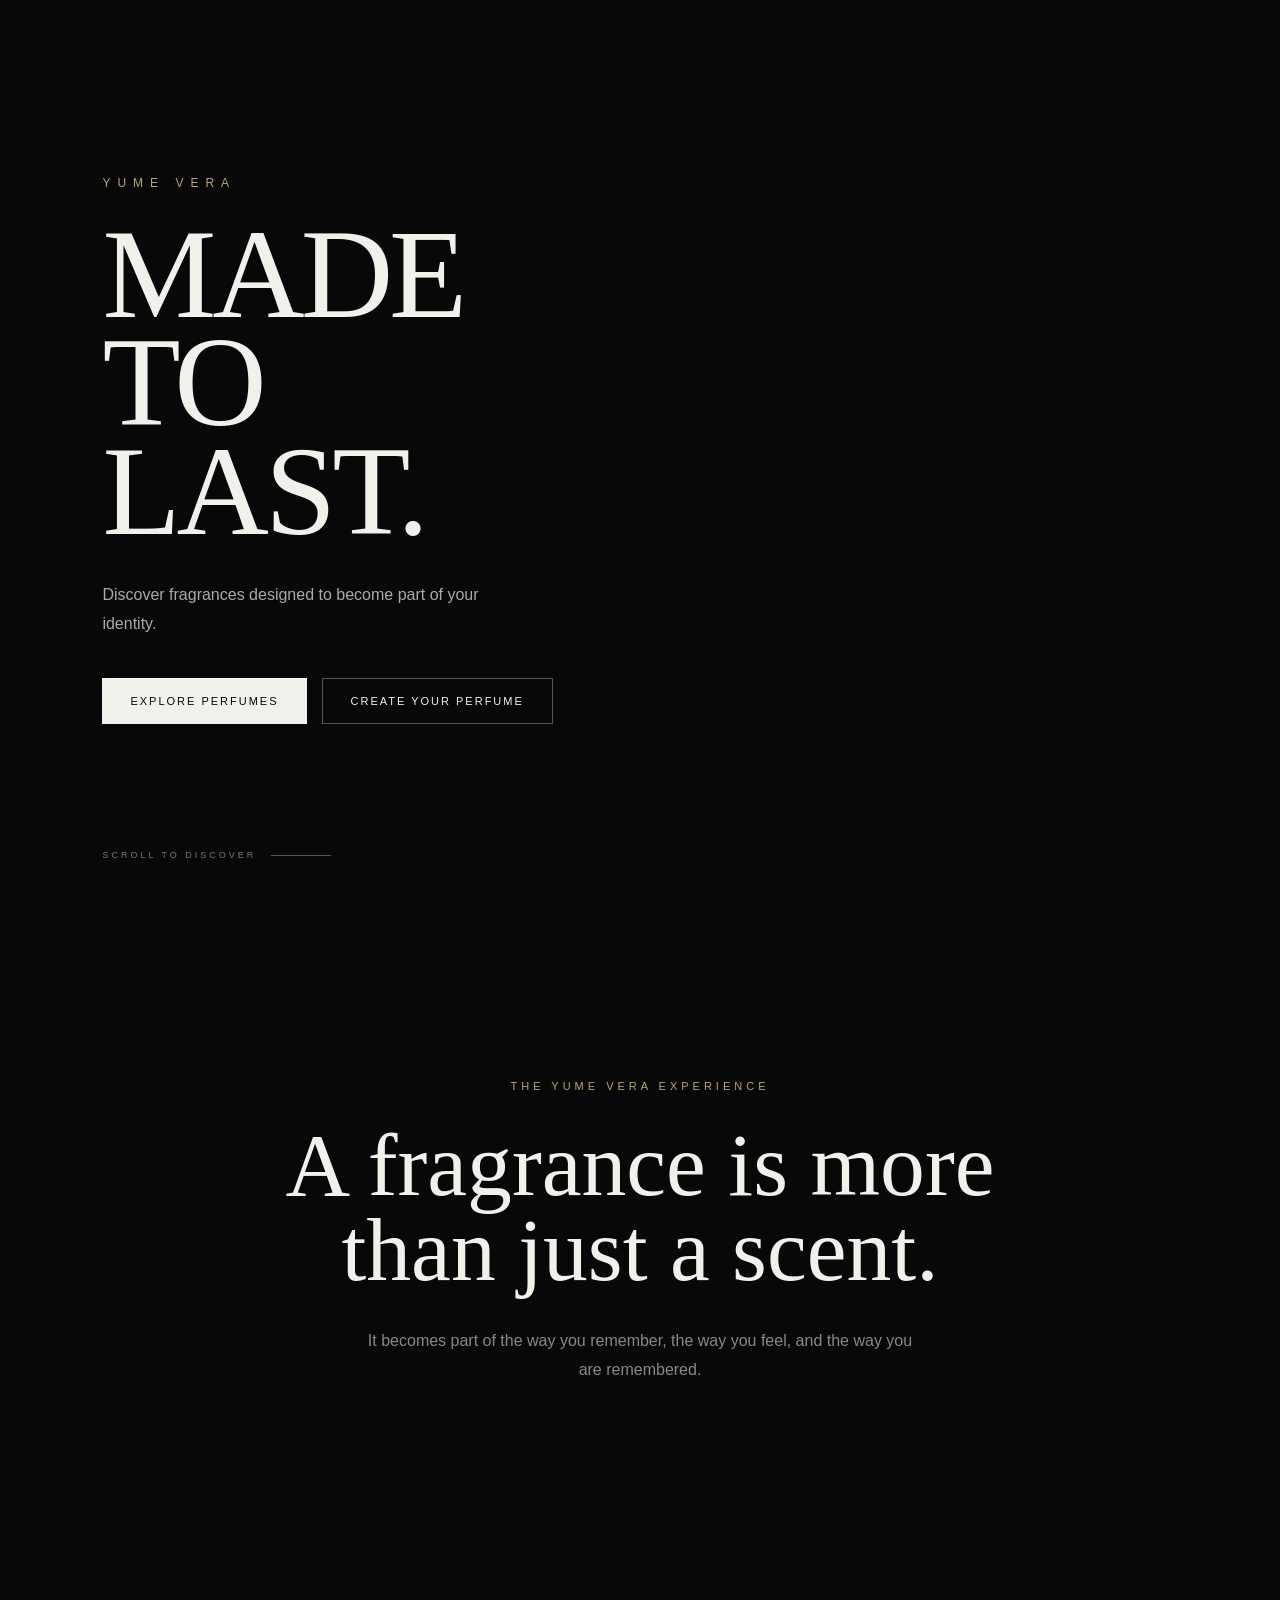
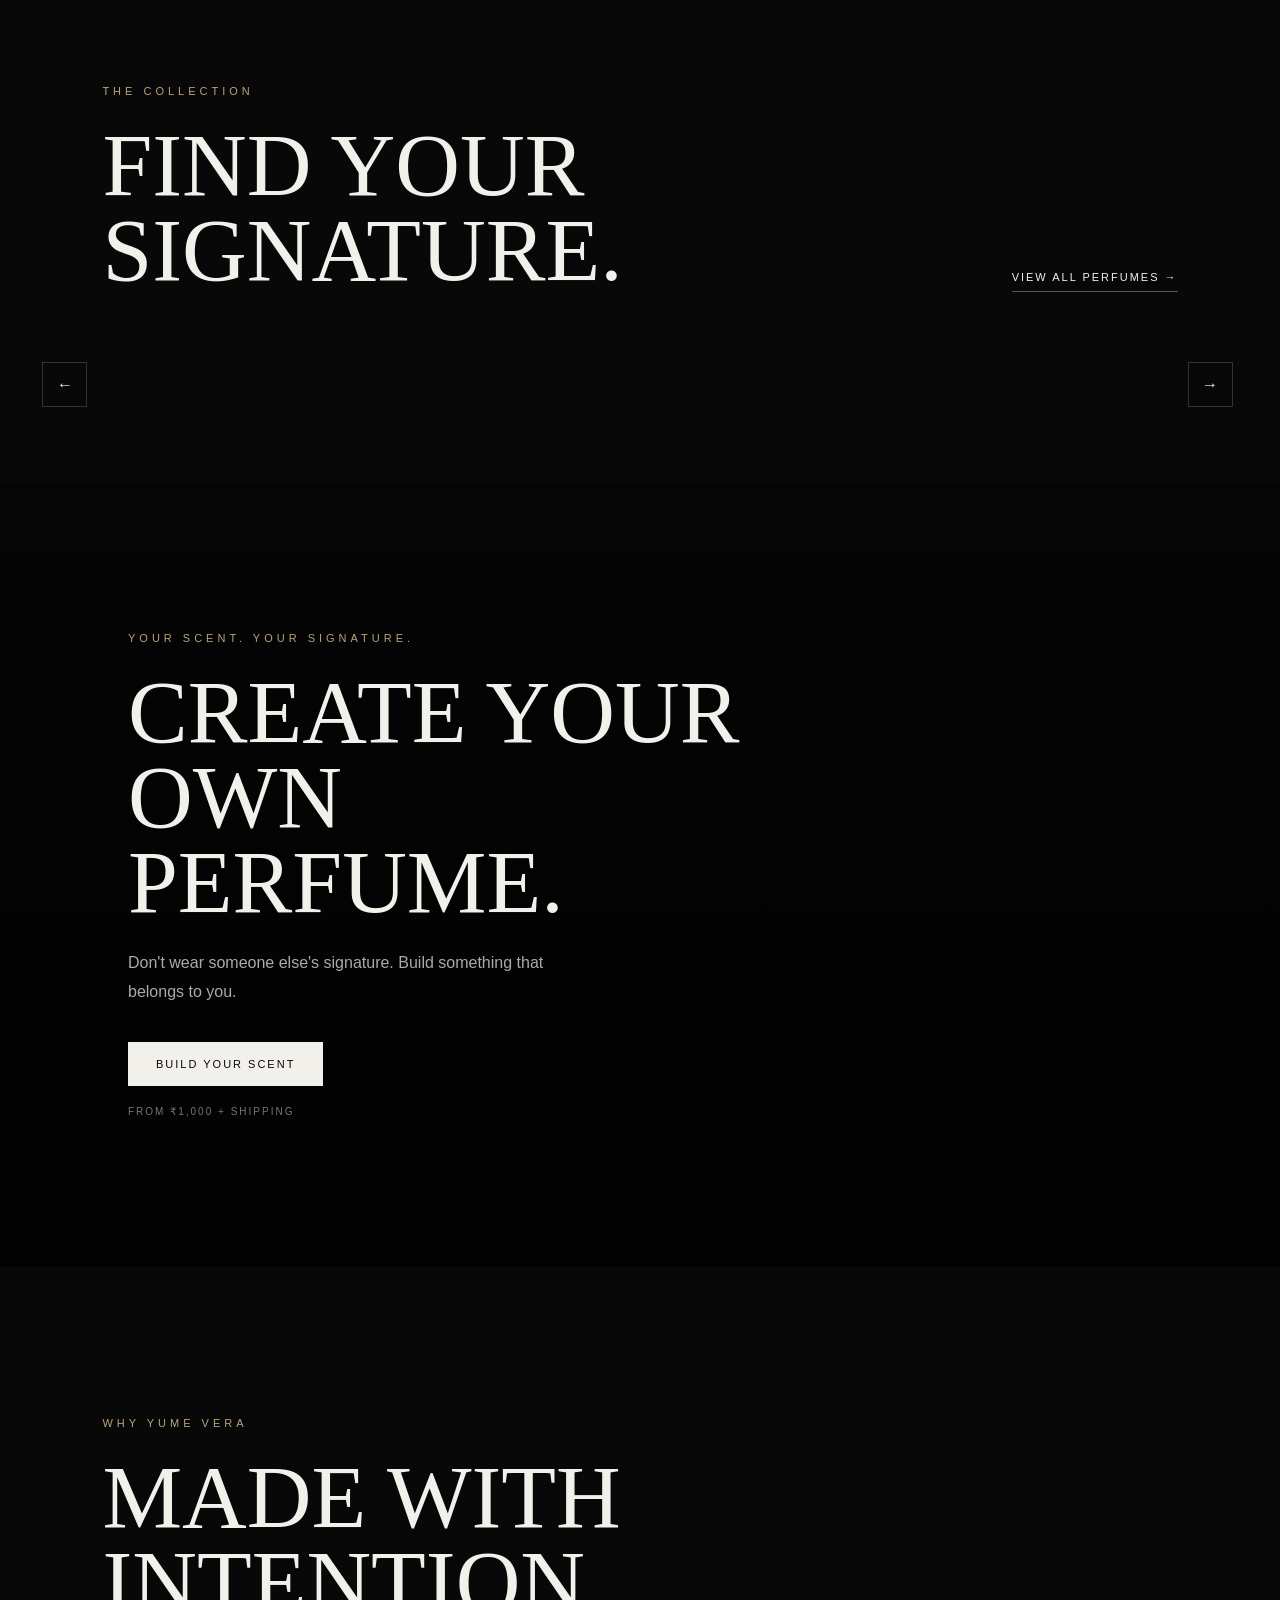
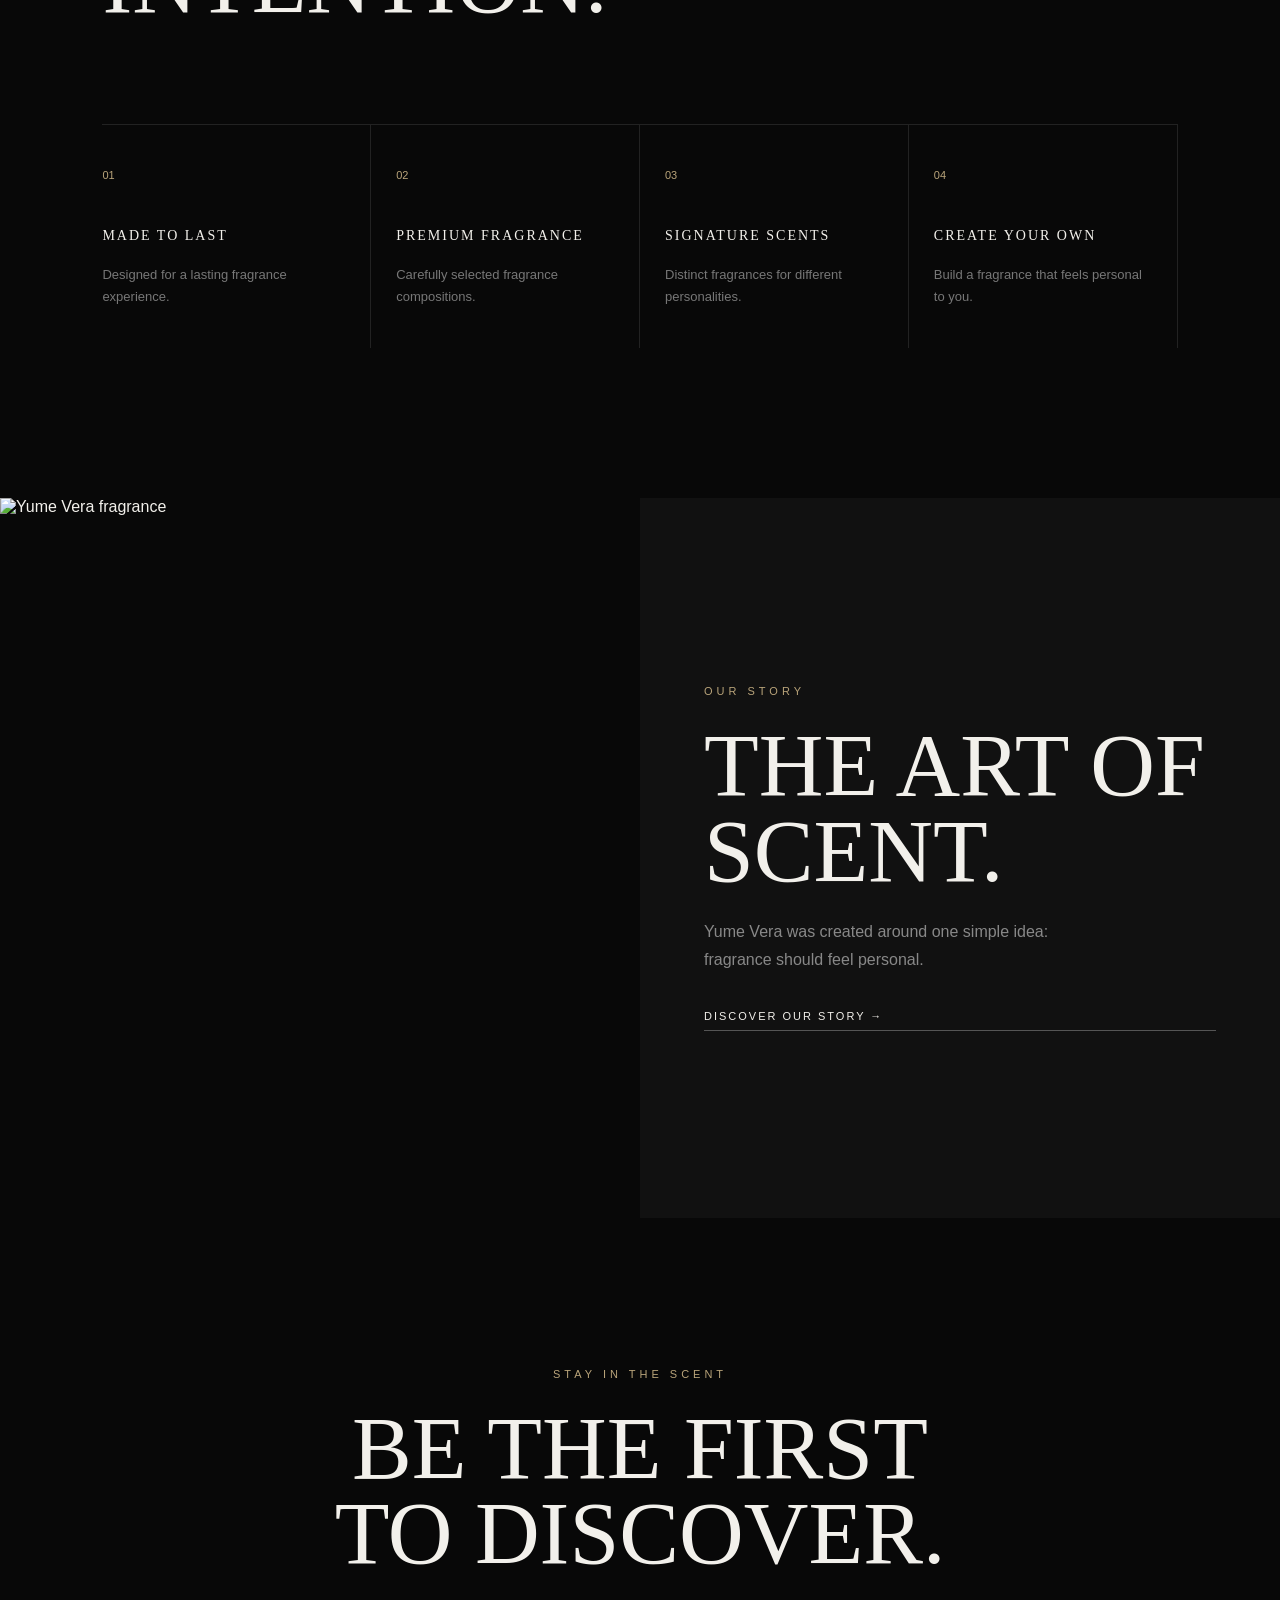
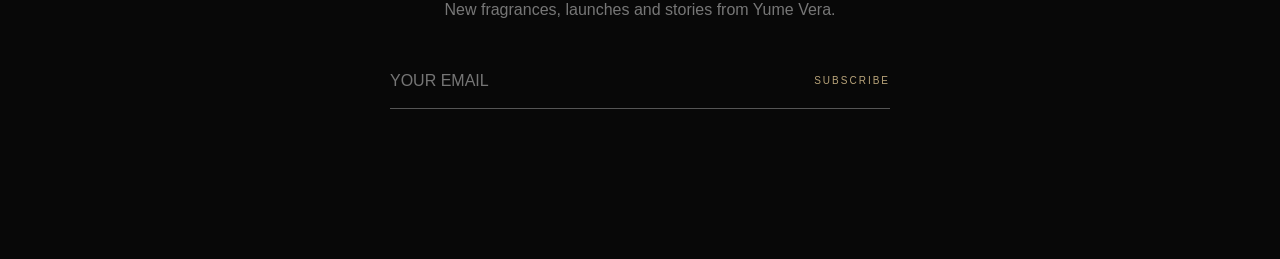
==== index.html @ 4b208660 "Add files via upload" ====
<!DOCTYPE html>
<html lang="en">

<head>
    <meta charset="UTF-8">
    <meta name="viewport" content="width=device-width, initial-scale=1.0">
    <link rel="stylesheet" href="style.css">

    <title>Yume Vera</title>

    
</head>

<body>

    <!-- Header -->
    <div id="header"></div>


    <!-- Website content -->
     <main>

    <!-- HERO -->
    <section class="hero">

        <div class="hero-content">

            <p class="hero-eyebrow">
                YUME VERA
            </p>

            <h1>
                MADE TO<br>
                LAST.
            </h1>

            <p class="hero-description">
                Discover fragrances designed to become
                part of your identity.
            </p>

            <div class="hero-buttons">

                <a href="perfumes.html" class="btn btn-primary">
                    EXPLORE PERFUMES
                </a>

                <a href="create-your-perfume.html" class="btn btn-secondary">
                    CREATE YOUR PERFUME
                </a>

            </div>

        </div>


        <div class="hero-scroll">
            <span>SCROLL TO DISCOVER</span>
            <div class="scroll-line"></div>
        </div>

    </section>


    <!-- INTRO -->
    <section class="intro">

        <p class="section-label">
            THE YUME VERA EXPERIENCE
        </p>

        <h2>
            A fragrance is more<br>
            than just a scent.
        </h2>

        <p class="intro-text">
            It becomes part of the way you remember,
            the way you feel, and the way you are remembered.
        </p>

    </section>


    <!-- COLLECTION -->

<section class="collection">

    <div class="section-heading">

        <div>
            <p class="section-label">
                THE COLLECTION
            </p>

            <h2>
                FIND YOUR<br>
                SIGNATURE.
            </h2>
        </div>

        <a href="perfumes.html" class="text-link">
            VIEW ALL PERFUMES →
        </a>

    </div>

    <div class="product-slider-wrapper">

    <button class="collection-arrow collection-prev">
        ←
    </button>

    <div class="product-grid" id="featured-products"></div>

    <button class="collection-arrow collection-next">
        →
    </button>

    </div>
</section>

    </section>


    <!-- CUSTOM PERFUME -->
    <section class="custom-section">

        <div class="custom-content">

            <p class="section-label">
                YOUR SCENT. YOUR SIGNATURE.
            </p>

            <h2>
                CREATE YOUR<br>
                OWN PERFUME.
            </h2>

            <p>
                Don't wear someone else's signature.
                Build something that belongs to you.
            </p>

            <a
                href="create-your-perfume.html"
                class="btn btn-primary"
            >
                BUILD YOUR SCENT
            </a>

            <span class="custom-price">
                FROM ₹1,000 + SHIPPING
            </span>

        </div>

    </section>


    <!-- WHY YUME VERA -->
    <section class="why-us">

        <p class="section-label">
            WHY YUME VERA
        </p>

        <h2>
            MADE WITH<br>
            INTENTION.
        </h2>


        <div class="features">

            <div class="feature">
                <span>01</span>
                <h3>MADE TO LAST</h3>
                <p>
                    Designed for a lasting fragrance experience.
                </p>
            </div>


            <div class="feature">
                <span>02</span>
                <h3>PREMIUM FRAGRANCE</h3>
                <p>
                    Carefully selected fragrance compositions.
                </p>
            </div>


            <div class="feature">
                <span>03</span>
                <h3>SIGNATURE SCENTS</h3>
                <p>
                    Distinct fragrances for different personalities.
                </p>
            </div>


            <div class="feature">
                <span>04</span>
                <h3>CREATE YOUR OWN</h3>
                <p>
                    Build a fragrance that feels personal to you.
                </p>
            </div>

        </div>

    </section>


    <!-- BRAND STORY -->
    <section class="story">

        <div class="story-image">

            <img
                src="assets/images/story.jpg"
                alt="Yume Vera fragrance"
            >

        </div>


        <div class="story-content">

            <p class="section-label">
                OUR STORY
            </p>

            <h2>
                THE ART OF<br>
                SCENT.
            </h2>

            <p>
                Yume Vera was created around one simple idea:
                fragrance should feel personal.
            </p>

            <a href="about.html" class="text-link">
                DISCOVER OUR STORY →
            </a>

        </div>

    </section>


    <!-- NEWSLETTER -->
    <section class="newsletter">

        <p class="section-label">
            STAY IN THE SCENT
        </p>

        <h2>
            BE THE FIRST<br>
            TO DISCOVER.
        </h2>

        <p>
            New fragrances, launches and stories from Yume Vera.
        </p>

        <form class="newsletter-form">

            <input
                type="email"
                placeholder="YOUR EMAIL"
            >

            <button type="submit">
                SUBSCRIBE
            </button>

        </form>

    </section>

</main>


    <!-- Footer -->
    <div id="footer"></div>

    <script src="js/products.js"></script>
    <script src="js/home.js"></script>
    <script src="js/header.js"></script>
    <script src="js/footer.js"></script>

</body>

</html>
---- style.css ----
/* =========================
   RESET
========================= */

* {
    margin: 0;
    padding: 0;
    box-sizing: border-box;
}

html {
    scroll-behavior: smooth;
}

body {
    background: #080808;
    color: #f2f0eb;
    font-family: Arial, sans-serif;
}

a {
    color: inherit;
    text-decoration: none;
}

img {
    max-width: 100%;
    display: block;
}

button,
input {
    font: inherit;
}

/* =========================
   TYPOGRAPHY
========================= */

h1,
h2,
h3,
.logo {
    font-family: Georgia, "Times New Roman", serif;
    font-weight: 400;
}

.section-label {
    font-size: 11px;
    letter-spacing: 4px;
    text-transform: uppercase;
    color: #b9a47a;
}

h2 {
    font-size: clamp(48px, 7vw, 100px);
    line-height: 0.95;
}

/* =========================
   HEADER / NAVBAR
========================= */

.site-header {
    position: fixed;
    top: 0;
    left: 0;
    width: 100%;
    z-index: 1000;
}

.navbar {
    width: 100%;
    height: 90px;
    padding: 0 6%;
    
    display: flex;
    align-items: center;
    justify-content: space-between;

    background: transparent;

    transition:
        background 0.4s ease,
        backdrop-filter 0.4s ease,
        height 0.4s ease;
}

/* =========================
   HAMBURGER
========================= */

.hamburger {
    display: none;

    width: 35px;
    height: 35px;

    padding: 5px;

    border: none;
    background: transparent;

    cursor: pointer;

    flex-direction: column;
    justify-content: center;
    gap: 5px;
}

.hamburger span {
    display: block;

    width: 100%;
    height: 1px;

    background: #f2f0eb;

    transition: 0.35s ease;
}


/* LOGO */

.logo {
    font-family: Georgia, "Times New Roman", serif;
    font-size: 22px;
    font-weight: 400;
    letter-spacing: 5px;
    color: #f2f0eb;

    white-space: nowrap;
}


/* NAV LINKS */

.nav-links {
    display: flex;
    align-items: center;
    gap: 32px;
}

.nav-links a {
    position: relative;

    font-size: 10px;
    letter-spacing: 2px;
    text-transform: uppercase;

    color: #d2d0cb;

    transition: color 0.3s ease;
}


/* UNDERLINE ANIMATION */

.nav-links a::after {
    content: "";

    position: absolute;
    left: 0;
    bottom: -7px;

    width: 0;
    height: 1px;

    background: #b9a47a;

    transition: width 0.35s ease;
}

.nav-links a:hover {
    color: #ffffff;
}

.nav-links a:hover::after {
    width: 100%;
}


/* RIGHT SIDE */

.nav-actions {
    display: flex;
    align-items: center;
    gap: 20px;
}

.nav-actions button {
    background: none;
    border: none;

    color: #d2d0cb;

    font-size: 10px;
    letter-spacing: 2px;
    text-transform: uppercase;

    cursor: pointer;

    transition: color 0.3s ease;
}

.nav-actions button:hover {
    color: #b9a47a;
}


/* =========================
   SCROLLED NAVBAR
========================= */

.site-header.scrolled .navbar {
    height: 72px;

    background: rgba(8, 8, 8, 0.82);

    backdrop-filter: blur(15px);
    -webkit-backdrop-filter: blur(15px);

    border-bottom: 1px solid rgba(255, 255, 255, 0.06);
}

.site-header.scrolled .logo {
    font-size: 19px;
}
.site-header {
    transition: transform 0.45s ease;
}

.site-header.hidden {
    transform: translateY(-100%);
}


/* =========================
   FOOTER
========================= */

.site-footer {
    background: #050505;
    border-top: 1px solid #1c1c1c;

    padding: 90px 7% 30px;
}


/* FOOTER CONTENT */

.footer-container {
    display: grid;

    grid-template-columns: 2fr 1fr 1fr 1fr;

    gap: 60px;

    padding-bottom: 80px;
}


/* BRAND */

.footer-brand h2 {
    font-family: Georgia, "Times New Roman", serif;

    font-size: 30px;
    font-weight: 400;

    letter-spacing: 5px;
}

.footer-brand p {
    margin-top: 15px;

    color: #666;

    font-size: 11px;
    letter-spacing: 3px;
    text-transform: uppercase;
}


/* FOOTER COLUMNS */

.footer-column {
    display: flex;
    flex-direction: column;
    gap: 14px;
}

.footer-column h3 {
    margin-bottom: 10px;

    color: #b9a47a;

    font-size: 10px;
    font-weight: 400;

    letter-spacing: 3px;
    text-transform: uppercase;
}

.footer-column a {
    width: fit-content;

    color: #777;

    font-size: 12px;

    transition:
        color 0.3s ease,
        transform 0.3s ease;
}

.footer-column a:hover {
    color: #f2f0eb;

    transform: translateX(4px);
}


/* FOOTER BOTTOM */

.footer-bottom {
    padding-top: 25px;

    border-top: 1px solid #1c1c1c;

    display: flex;
    justify-content: space-between;
    align-items: center;
}

.footer-bottom p {
    color: #555;

    font-size: 10px;
    letter-spacing: 1px;
}


/* =========================
   FOOTER
========================= */

.site-footer {
    background: #050505;
    border-top: 1px solid #1c1c1c;

    padding: 90px 7% 30px;
}


/* FOOTER CONTENT */

.footer-container {
    display: grid;

    grid-template-columns: 2fr 1fr 1fr 1fr;

    gap: 60px;

    padding-bottom: 80px;
}


/* BRAND */

.footer-brand h2 {
    font-family: Georgia, "Times New Roman", serif;

    font-size: 30px;
    font-weight: 400;

    letter-spacing: 5px;
}

.footer-brand p {
    margin-top: 15px;

    color: #666;

    font-size: 11px;
    letter-spacing: 3px;
    text-transform: uppercase;
}


/* FOOTER COLUMNS */

.footer-column {
    display: flex;
    flex-direction: column;
    gap: 14px;
}

.footer-column h3 {
    margin-bottom: 10px;

    color: #b9a47a;

    font-size: 10px;
    font-weight: 400;

    letter-spacing: 3px;
    text-transform: uppercase;
}

.footer-column a {
    width: fit-content;

    color: #777;

    font-size: 12px;

    transition:
        color 0.3s ease,
        transform 0.3s ease;
}

.footer-column a:hover {
    color: #f2f0eb;

    transform: translateX(4px);
}


/* FOOTER BOTTOM */

.footer-bottom {
    padding-top: 25px;

    border-top: 1px solid #1c1c1c;

    display: flex;
    justify-content: space-between;
    align-items: center;
}

.footer-bottom p {
    color: #555;

    font-size: 10px;
    letter-spacing: 1px;
}

/* =========================
   HERO
========================= */

.hero {
    min-height: 100vh;
    position: relative;
    display: flex;
    align-items: center;
    overflow: hidden;
    padding: 120px 8%;
    background:
        radial-gradient(
            circle at 70% 50%,
            #24201a 0%,
            #080808 45%
        );
}

.hero-content {
    width: 50%;
    position: relative;
    z-index: 2;
}

.hero-eyebrow {
    font-size: 12px;
    letter-spacing: 7px;
    margin-bottom: 30px;
    color: #b9a47a;
}

.hero h1 {
    font-size: clamp(70px, 10vw, 150px);
    line-height: 0.85;
    letter-spacing: -4px;
}

.hero-description {
    max-width: 420px;
    margin-top: 35px;
    color: #aaa;
    line-height: 1.8;
    font-size: 16px;
}

.hero-buttons {
    display: flex;
    gap: 15px;
    margin-top: 40px;
}

.btn {
    display: inline-flex;
    align-items: center;
    justify-content: center;
    padding: 16px 28px;
    font-size: 11px;
    letter-spacing: 2px;
    transition: 0.4s ease;
}

.btn-primary {
    background: #f2f0eb;
    color: #080808;
}

.btn-primary:hover {
    background: #b9a47a;
}

.btn-secondary {
    border: 1px solid #555;
    color: #f2f0eb;
}

.btn-secondary:hover {
    border-color: #f2f0eb;
}



.hero {
    min-height: 100vh;
    position: relative;
    overflow: hidden;

    display: flex;
    align-items: center;

    padding: 0 8%;

    background-image: url("images/Gemini_Generated_Image_smb7bcsmb7bcsmb7-clean.png");
    background-size: cover;
    background-position: center;
    background-repeat: no-repeat;
}

.hero-scroll {
    position: absolute;
    bottom: 40px;
    left: 8%;
    display: flex;
    align-items: center;
    gap: 15px;
    font-size: 9px;
    letter-spacing: 3px;
    color: #777;
}

.scroll-line {
    width: 60px;
    height: 1px;
    background: #555;
}

/* =========================
   INTRO
========================= */

.intro {
    min-height: 70vh;
    padding: 180px 10%;
    display: flex;
    flex-direction: column;
    justify-content: center;
    align-items: center;
    text-align: center;
}

.intro h2 {
    margin-top: 30px;
}

.intro-text {
    max-width: 550px;
    margin-top: 35px;
    color: #888;
    line-height: 1.8;
}

/* =========================
   COLLECTION
========================= */
.view-all-card {
    flex: 0 0 calc((100% - 60px) / 3);

    height: 560px;

    display: flex;
    flex-direction: column;

    align-items: center;
    justify-content: center;

    border: 1px solid #222;

    color: #f2f0eb;

    text-align: center;

    transition: background 0.4s ease;
}

.view-all-card span {
    font-size: 10px;
    letter-spacing: 4px;
    color: #777;
}

.view-all-card strong {
    margin-top: 12px;

    font-family: Georgia, "Times New Roman", serif;

    font-size: 25px;
    font-weight: 400;
    letter-spacing: 2px;
}

.view-all-card:hover {
    background: #111;
}



.collection {
    padding: 120px 8%;
}

.section-heading {
    display: flex;
    justify-content: space-between;
    align-items: end;
    margin-bottom: 70px;
}

.section-heading h2 {
    margin-top: 25px;
}

.text-link {
    font-size: 11px;
    letter-spacing: 2px;
    border-bottom: 1px solid #555;
    padding-bottom: 8px;
    transition: 0.3s;
}

.text-link:hover {
    border-color: #b9a47a;
    color: #b9a47a;
}

.product-grid {
    display: grid;
    grid-template-columns: repeat(3, 1fr);
    gap: 25px;
}

.product-card {
    cursor: pointer;
}

.product-image {
    height: 500px;
    background: #111;
    display: flex;
    align-items: center;
    justify-content: center;
    overflow: hidden;
}

.product-image img {
    width: 100%;
    height: 100%;
    object-fit: contain;
    transition: transform 0.7s ease;
}

.product-card:hover .product-image img {
    transform: scale(1.05);
}

.product-card h3 {
    margin-top: 22px;
    font-size: 17px;
    letter-spacing: 2px;
}

.product-card p {
    margin-top: 8px;
    color: #777;
    font-size: 12px;
}

.product-card span {
    display: block;
    margin-top: 12px;
    color: #b9a47a;
}

/* =========================
   HOME PRODUCT COLLECTION
========================= */

.product-slider-wrapper {
    position: relative;
    display: flex;
    align-items: center;
}

.product-grid {
    display: flex;
    gap: 30px;

    overflow: hidden;

    width: 100%;
}

.product-card {
    flex: 0 0 calc((100% - 60px) / 3);
}

.collection-arrow {
    position: absolute;
    top: 45%;

    width: 45px;
    height: 45px;

    border: 1px solid #333;
    background: #080808;
    color: #f2f0eb;

    z-index: 5;

    cursor: pointer;
}

.collection-prev {
    left: -60px;
}

.collection-next {
    right: -55px;
}

.view-all-products {
    display: block;

    width: fit-content;

    margin: 60px auto 0;

    font-size: 10px;
    letter-spacing: 3px;

    border-bottom: 1px solid #555;
    padding-bottom: 8px;
}
/* IMAGE AREA */

.product-slider {
    position: relative;
    width: 100%;
    height: 560px;
    overflow: hidden;
    background: transparent;
}

.slides {
    position: relative;
    width: 100%;
    height: 100%;
}

.product-slide {
    position: absolute;

    inset: 0;

    width: 100%;
    height: 100%;

    object-fit: contain;

    opacity: 0;

    transform: scale(1.02);

    transition:
        opacity 0.7s ease,
        transform 0.8s ease;
}

.product-slide.active {
    opacity: 1;
    transform: scale(1);
}


/* ARROWS */

.slider-btn {
    position: absolute;

    top: 50%;

    width: 42px;
    height: 42px;

    border: 1px solid rgba(255,255,255,0.2);

    background: rgba(0,0,0,0.2);

    color: #f2f0eb;

    font-size: 24px;

    display: flex;
    align-items: center;
    justify-content: center;

    cursor: pointer;

    opacity: 0;

    transition:
        opacity 0.3s ease,
        background 0.3s ease;
}

.product-slider:hover .slider-btn {
    opacity: 1;
}

.slider-btn:hover {
    background: rgba(255,255,255,0.1);
}

.slider-btn.prev {
    left: 15px;
    transform: translateY(-50%);
}

.slider-btn.next {
    right: 15px;
    transform: translateY(-50%);
}


/* DOTS */

.slider-dots {
    position: absolute;

    bottom: 20px;
    left: 50%;

    transform: translateX(-50%);

    display: flex;
    gap: 8px;
}

.dot {
    width: 5px;
    height: 5px;

    border-radius: 50%;

    background: rgba(255,255,255,0.35);

    cursor: pointer;

    transition: 0.3s ease;
}

.dot.active {
    background: #f2f0eb;
    transform: scale(1.4);
}


/* PRODUCT INFORMATION */

.product-card h3 {
    margin-top: 25px;

    font-family: Georgia, "Times New Roman", serif;

    font-size: 21px;
    font-weight: 400;

    letter-spacing: 2px;
}

.product-card p {
    margin-top: 9px;

    color: #777;

    font-size: 10px;

    letter-spacing: 1.5px;

    text-transform: uppercase;
}

.product-card span {
    display: block;

    margin-top: 14px;

    color: #b9a47a;

    font-size: 12px;

    letter-spacing: 2px;
}

/* =========================
   PRODUCT SLIDER
========================= */

.product-slider {
    position: relative;
    width: 100%;
    height: 520px;
    overflow: hidden;
    background: #111;
}


.slides {
    width: 100%;
    height: 100%;
    position: relative;
}


.product-slide {
    position: absolute;

    width: 100%;
    height: 100%;

    object-fit: contain;

    opacity: 0;

    transition:
        opacity 0.6s ease,
        transform 0.8s ease;

    transform: scale(1.03);
}


.product-slide.active {
    opacity: 1;
    transform: scale(1);
}


/* ARROWS */

.slider-btn {
    position: absolute;

    top: 50%;
    transform: translateY(-50%);

    width: 40px;
    height: 40px;

    border: 1px solid rgba(255,255,255,0.25);

    background: rgba(0,0,0,0.35);

    color: #fff;

    font-size: 25px;

    display: flex;
    align-items: center;
    justify-content: center;

    cursor: pointer;

    opacity: 0;

    transition:
        opacity 0.3s ease,
        background 0.3s ease;
}


.product-slider:hover .slider-btn {
    opacity: 1;
}


.slider-btn:hover {
    background: rgba(0,0,0,0.7);
}


.slider-btn.prev {
    left: 15px;
}


.slider-btn.next {
    right: 15px;
}


/* DOTS */

.slider-dots {
    position: absolute;

    bottom: 18px;
    left: 50%;

    transform: translateX(-50%);

    display: flex;
    gap: 7px;
}


.dot {
    width: 6px;
    height: 6px;

    border-radius: 50%;

    background: rgba(255,255,255,0.35);

    cursor: pointer;

    transition: 0.3s ease;
}


.dot.active {
    background: #f2f0eb;
    transform: scale(1.3);
}

/* =========================
   CUSTOM PERFUME
========================= */

.custom-section {
    min-height: 80vh;
    padding: 150px 10%;
    display: flex;
    align-items: center;
    background:
        linear-gradient(
            rgba(0, 0, 0, 0.4),
            rgba(0, 0, 0, 0.8)
        ),
        url("../assets/images/custom-bg.jpg") center/cover;
}

.custom-content {
    max-width: 650px;
}

.custom-content h2 {
    margin: 25px 0;
}

.custom-content > p:not(.section-label) {
    color: #aaa;
    max-width: 450px;
    line-height: 1.8;
    margin-bottom: 35px;
}

.custom-price {
    display: block;
    margin-top: 20px;
    font-size: 10px;
    letter-spacing: 2px;
    color: #777;
}

/* =========================
   WHY YUME VERA
========================= */

.why-us {
    padding: 150px 8%;
}

.why-us > h2 {
    margin-top: 25px;
    margin-bottom: 100px;
}

.features {
    display: grid;
    grid-template-columns: repeat(4, 1fr);
    border-top: 1px solid #222;
}

.feature {
    padding: 40px 25px 40px 0;
    border-right: 1px solid #222;
}

.feature:not(:first-child) {
    padding-left: 25px;
}

.feature span {
    color: #b9a47a;
    font-size: 11px;
}

.feature h3 {
    margin-top: 45px;
    font-size: 14px;
    letter-spacing: 2px;
}

.feature p {
    margin-top: 20px;
    color: #777;
    font-size: 13px;
    line-height: 1.7;
}

/* =========================
   STORY
========================= */

.story {
    min-height: 80vh;
    display: grid;
    grid-template-columns: 1fr 1fr;
}

.story-image {
    overflow: hidden;
}

.story-image img {
    width: 100%;
    height: 100%;
    object-fit: cover;
}

.story-content {
    padding: 10%;
    display: flex;
    flex-direction: column;
    justify-content: center;
    background: #111;
}

.story-content h2 {
    margin: 25px 0;
}

.story-content p:not(.section-label) {
    color: #888;
    max-width: 400px;
    line-height: 1.8;
    margin-bottom: 35px;
}


/* =========================
   NEWSLETTER
========================= */

.newsletter {
    padding: 150px 20px;
    text-align: center;
}

.newsletter h2 {
    margin: 25px 0;
}

.newsletter > p:not(.section-label) {
    color: #777;
    margin-bottom: 35px;
}

.newsletter-form {
    max-width: 500px;
    margin: auto;
    display: flex;
    border-bottom: 1px solid #555;
}

.newsletter-form input {
    flex: 1;
    background: transparent;
    border: none;
    outline: none;
    padding: 18px 0;
    color: white;
}

.newsletter-form button {
    background: transparent;
    border: none;
    color: #b9a47a;
    cursor: pointer;
    letter-spacing: 2px;
    font-size: 10px;
}



/* =================================
   PRODUCT PAGE
================================= */

.product-page {
    min-height: 100vh;
    padding: 140px 8% 100px;

    display: grid;
    grid-template-columns: 1.15fr 0.85fr;
    gap: 90px;

    align-items: center;
}


/* =================================
   PRODUCT IMAGES
================================= */

.product-page-images {
    width: 100%;
}

.product-main-image {
    width: 100%;
    height: 650px;

    display: flex;
    align-items: center;
    justify-content: center;

    overflow: hidden;

    background: #0d0d0d;
}

.product-main-image img {
    width: 100%;
    height: 100%;

    object-fit: contain;

    transition: transform 0.6s ease;
}

.product-main-image:hover img {
    transform: scale(1.04);
}


/* THUMBNAILS */

.product-thumbnails {
    display: flex;

    gap: 12px;

    margin-top: 15px;
}

.product-thumbnail {
    width: 85px;
    height: 85px;

    padding: 0;

    border: 1px solid #222;

    background: #0d0d0d;

    cursor: pointer;

    opacity: 0.5;

    transition:
        opacity 0.3s ease,
        border-color 0.3s ease;
}

.product-thumbnail img {
    width: 100%;
    height: 100%;

    object-fit: contain;
}

.product-thumbnail:hover {
    opacity: 0.8;
}

.product-thumbnail.active {
    opacity: 1;

    border-color: #b9a47a;
}


/* =================================
   PRODUCT INFORMATION
================================= */

.product-page-info {
    max-width: 520px;
}

.product-page-label {
    color: #b9a47a;

    font-size: 10px;

    letter-spacing: 5px;

    margin-bottom: 25px;
}

.product-page-info h1 {
    font-family: Georgia, "Times New Roman", serif;

    font-size: clamp(55px, 6vw, 95px);

    line-height: 0.9;

    font-weight: 400;

    letter-spacing: -2px;
}

.product-inspiration {
    margin-top: 20px;

    color: #777;

    font-size: 11px;

    letter-spacing: 1.5px;

    text-transform: uppercase;
}


/* DIVIDER */

.product-divider {
    width: 100%;

    height: 1px;

    background: #222;

    margin: 35px 0;
}


/* DESCRIPTION */

.product-description {
    max-width: 450px;

    color: #999;

    font-size: 14px;

    line-height: 1.9;
}


/* =================================
   DETAILS
================================= */

.product-details {
    display: flex;

    gap: 60px;

    margin-top: 40px;

    padding: 25px 0;

    border-top: 1px solid #222;
    border-bottom: 1px solid #222;
}

.product-details div {
    display: flex;

    flex-direction: column;

    gap: 8px;
}

.product-details span {
    color: #666;

    font-size: 9px;

    letter-spacing: 3px;
}

.product-details strong {
    color: #f2f0eb;

    font-size: 11px;

    font-weight: 400;

    letter-spacing: 1px;
}


/* =================================
   PRICE
================================= */

.product-price {
    display: flex;

    align-items: baseline;

    gap: 10px;

    margin-top: 30px;
}

.product-price span {
    color: #f2f0eb;

    font-size: 25px;

    letter-spacing: 1px;
}

.product-price small {
    color: #666;

    font-size: 9px;

    letter-spacing: 2px;
}


/* =================================
   QUANTITY
================================= */

.quantity {
    width: 130px;

    height: 45px;

    margin-top: 30px;

    display: flex;

    align-items: center;

    justify-content: space-between;

    border: 1px solid #2a2a2a;
}

.quantity button {
    width: 40px;
    height: 100%;

    border: none;

    background: transparent;

    color: #f2f0eb;

    cursor: pointer;

    font-size: 18px;
}

.quantity span {
    color: #f2f0eb;

    font-size: 12px;
}


/* =================================
   BUTTONS
================================= */

.buy-now,
.add-to-cart {
    width: 100%;

    height: 55px;

    margin-top: 15px;

    border: none;

    font-size: 10px;

    letter-spacing: 3px;

    cursor: pointer;

    transition: 0.35s ease;
}

.buy-now {
    margin-top: 30px;

    background: #f2f0eb;

    color: #080808;
}

.buy-now:hover {
    background: #b9a47a;
}

.add-to-cart {
    background: transparent;

    border: 1px solid #444;

    color: #f2f0eb;
}

.add-to-cart:hover {
    border-color: #f2f0eb;
}


/* =================================
   PRODUCT NOT FOUND
================================= */

.product-not-found {
    min-height: 80vh;

    display: flex;

    flex-direction: column;

    align-items: center;

    justify-content: center;

    gap: 30px;
}

.product-not-found h1 {
    font-family: Georgia, "Times New Roman", serif;

    font-size: 60px;

    font-weight: 400;
}

.product-not-found a {
    color: #b9a47a;

    font-size: 10px;

    letter-spacing: 3px;
}
/* =========================
   MOBILE
========================= */



@media (max-width: 768px) {

    .hero {
        min-height: 100svh;
        padding: 120px 7%;
        align-items: flex-start;
    }

    .hero-content {
        width: 100%;
        text-align: center;
        margin-top: 50px;
    }

    .hero h1 {
        font-size: 70px;
    }

    .hero-description {
        margin-left: auto;
        margin-right: auto;
    }

    .hero-buttons {
        justify-content: center;
        flex-direction: column;
        align-items: center;
    }

    .hero-product {
        width: 70%;
        height: 45%;
        right: 15%;
        top: 55%;
        opacity: 0.45;
    }

    .hero-scroll {
        display: none;
    }

    .intro {
        padding: 120px 7%;
    }

    .section-heading {
        flex-direction: column;
        align-items: flex-start;
        gap: 30px;
    }

    .product-grid {
        grid-template-columns: 1fr;
    }

    .product-image {
        height: 450px;
    }

    .custom-section {
        padding: 120px 7%;
    }

    .features {
        grid-template-columns: 1fr 1fr;
    }

    .feature {
        border-bottom: 1px solid #222;
    }

    .story {
        grid-template-columns: 1fr;
    }

    .story-image {
        height: 500px;
    }

    .newsletter {
        padding: 120px 7%;
    }


    


    /* =========================
    MOBILE NAVIGATION
    ========================= */

    .nav-links,
    .nav-actions {
        display: none;
    }

    .hamburger {
        display: flex;
    }


    /* MOBILE MENU */

    .mobile-menu {
        position: fixed;

        top: 0;
        left: 0;

        width: 100%;
        height: 100vh;

        background: rgba(5, 5, 5, 0.97);

        backdrop-filter: blur(20px);
        -webkit-backdrop-filter: blur(20px);

        display: flex;
        align-items: center;
        justify-content: center;

        opacity: 0;
        visibility: hidden;

        transform: translateY(-20px);

        transition:
            opacity 0.4s ease,
            visibility 0.4s ease,
            transform 0.4s ease;

        z-index: -1;
    }


    /* OPEN */

    .mobile-menu.active {
        opacity: 1;
        visibility: visible;

        transform: translateY(0);
    }


    /* LINKS */

    .mobile-menu-links {
        display: flex;
        flex-direction: column;

        align-items: center;

        gap: 30px;
    }

    .mobile-menu-links a {
        font-family: Georgia, "Times New Roman", serif;

        font-size: 35px;
        font-weight: 400;

        color: #f2f0eb;

        transition:
            color 0.3s ease,
            transform 0.3s ease;
    }

    .mobile-menu-links a:hover {
        color: #b9a47a;
        transform: translateX(5px);
    }


    /* HAMBURGER → X */

    .hamburger.active {
        position: relative;
        z-index: 1002;
    }

    .hamburger.active span:nth-child(1) {
        transform: translateY(6px) rotate(45deg);
    }

    .hamburger.active span:nth-child(2) {
        opacity: 0;
    }

    .hamburger.active span:nth-child(3) {
        transform: translateY(-6px) rotate(-45deg);
    }

    .product-grid {
    grid-template-columns: 1fr;
    gap: 70px;
}

.product-slider {
    height: 520px;
}

.product-slide {
    padding: 10px;
}

.slider-btn {
    opacity: 1;
    width: 36px;
    height: 36px;
}

.product-card h3 {
    font-size: 20px;
}



    /* =================================
   PRODUCT PAGE — MOBILE
================================= */

.product-page {
    min-height: auto;

    padding: 120px 7% 80px;

    display: flex;

    flex-direction: column;

    gap: 50px;

    align-items: stretch;
}

.product-main-image {
    height: 450px;
}

.product-thumbnails {
    gap: 10px;
}

.product-thumbnail {
    width: 70px;
    height: 70px;
}

.product-page-info {
    max-width: none;
}

.product-page-info h1 {
    font-size: 58px;
}

.product-details {
    gap: 40px;
}

.product-description {
    font-size: 13px;
}

.buy-now,
.add-to-cart {
    height: 52px;
}


}

/* =========================================
   FOOTER RESPONSIVE FIX
========================================= */

html,
body {
    overflow-x: hidden;
}


/* ---------- DESKTOP ---------- */

#footer {
    width: 100%;
    overflow: hidden;
}

#footer > * {
    max-width: 100%;
}


/* ---------- MOBILE ---------- */

@media (max-width: 768px) {

    #footer {
        width: 100%;
        max-width: 100%;
        overflow: hidden;
    }

    #footer * {
        max-width: 100%;
        box-sizing: border-box;
    }


    /* Force footer's main layout vertical */

    #footer > div,
    #footer section,
    #footer .footer-container,
    #footer .footer-content,
    #footer .footer-inner {
        width: 100% !important;
        max-width: 100% !important;

        display: flex !important;
        flex-direction: column !important;

        box-sizing: border-box;
    }


    /* Any footer grid */

    #footer .footer-grid,
    #footer .footer-links,
    #footer .footer-columns {
        width: 100% !important;

        display: grid !important;

        grid-template-columns: 1fr 1fr !important;

        gap: 40px 25px !important;
    }


    /* Individual footer columns */

    #footer .footer-column,
    #footer .footer-section {
        width: 100% !important;
        min-width: 0 !important;
    }


    /* Footer headings */

    #footer h1,
    #footer h2,
    #footer h3 {
        max-width: 100%;

        word-wrap: break-word;
    }


    /* Footer links */

    #footer a {
        max-width: 100%;

        white-space: normal !important;

        word-break: normal;

        overflow-wrap: anywhere;
    }


    /* Footer paragraphs */

    #footer p {
        max-width: 100%;

        white-space: normal !important;

        line-height: 1.7;
    }


    /* Footer bottom */

    #footer .footer-bottom {
        width: 100% !important;

        display: flex !important;

        flex-direction: column !important;

        align-items: flex-start !important;

        gap: 15px !important;

        margin-top: 50px;
    }


    /* If footer uses rows */

    #footer .footer-row {
        width: 100% !important;

        display: flex !important;

        flex-direction: column !important;

        gap: 30px !important;
    }


    /* Logo / brand */

    #footer .footer-logo,
    #footer .footer-brand {
        width: 100% !important;

        max-width: 100% !important;
    }

}


/* ---------- SMALL PHONES ---------- */

@media (max-width: 480px) {

    #footer .footer-grid,
    #footer .footer-links,
    #footer .footer-columns {
        grid-template-columns: 1fr !important;

        gap: 35px !important;
    }

}


/* =========================================
   MOBILE PRODUCT SLIDER FIX
========================================= */

@media (max-width: 768px) {

    .product-slider-wrapper {
        position: relative;
        width: 100%;
        overflow: hidden;
    }

    .product-grid {
        display: flex !important;

        width: 100% !important;

        gap: 0 !important;

        overflow-x: hidden !important;

        scroll-behavior: smooth;

        margin: 0;
        padding: 0;
    }


    /* ONE PRODUCT PER SLIDE */

    .product-card,
    .view-all-card {
        flex: 0 0 100% !important;

        width: 100% !important;

        min-width: 100% !important;

        box-sizing: border-box;
    }


    /* PRODUCT IMAGE AREA */

    .product-slider {
        width: 100%;

        height: 500px;

        background: transparent;

        overflow: hidden;
    }


    .product-slide {
        width: 100%;
        height: 100%;

        object-fit: contain;

        padding: 0;

        transform: scale(1);

        opacity: 0;

        transition:
            opacity 0.5s ease,
            transform 0.5s ease;
    }


    .product-slide.active {
        opacity: 1;

        transform: scale(1);
    }


    /* ARROWS */

    .slider-btn {
        position: absolute;

        top: 50%;

        width: 40px;
        height: 40px;

        display: flex;

        align-items: center;
        justify-content: center;

        opacity: 1 !important;

        background: rgba(0, 0, 0, 0.35);

        border: 1px solid rgba(255,255,255,0.25);

        color: #fff;

        z-index: 5;
    }


    .slider-btn.prev {
        left: 10px;

        transform: translateY(-50%);
    }


    .slider-btn.next {
        right: 10px;

        transform: translateY(-50%);
    }


    /* DOTS */

    .slider-dots {
        bottom: 15px;

        z-index: 6;
    }


    /* PRODUCT TEXT */

    .product-card h3 {
        margin-top: 25px;

        font-size: 21px;
    }


    .product-card p {
        margin-top: 8px;

        font-size: 9px;
    }


    .product-card > span {
        margin-top: 12px;

        font-size: 11px;
    }




    /* VIEW ALL CARD */

    .view-all-card {
        height: 500px;

        display: flex;

        align-items: center;
        justify-content: center;

        flex-direction: column;

        background: #0b0b0b;

        border: none;
    }

}

@media (max-width: 768px) {

    /* Small image-switch arrows */
    .product-slider .slider-btn {
        width: 24px;
        height: 24px;

        padding: 0;

        font-size: 14px;
        line-height: 1;

        background: transparent;

        border: none;

        color: rgba(255, 255, 255, 0.65);

        opacity: 0.7 !important;

        z-index: 5;
    }

    .product-slider .slider-btn.prev {
        left: 6px;
    }

    .product-slider .slider-btn.next {
        right: 6px;
    }


    /* Keep collection arrows separate */
    .collection-arrow {
        width: 32px;
        height: 32px;

        font-size: 15px;

        background: rgba(0, 0, 0, 0.35);

        border: 1px solid rgba(255, 255, 255, 0.18);
    }

    .collection-prev {
        left: 5px;
    }

    .collection-next {
        right: 5px;
    }

}
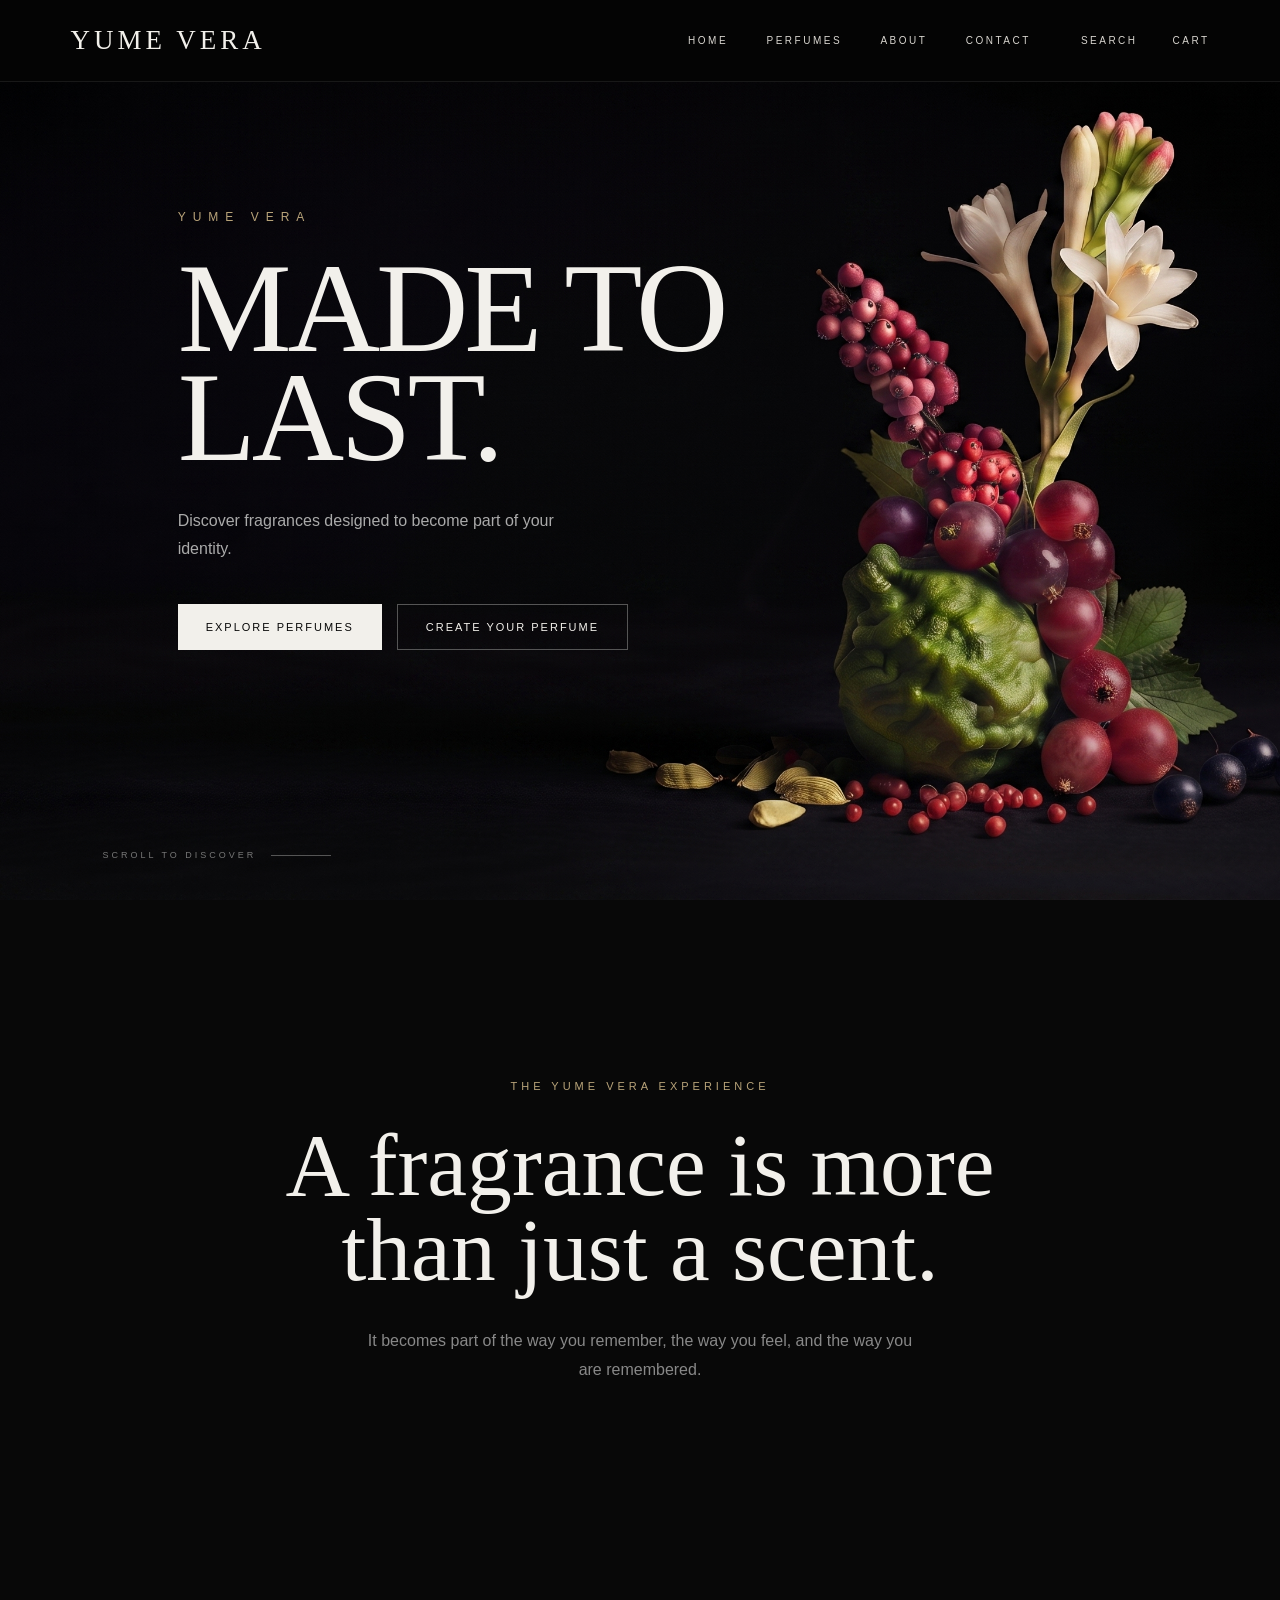
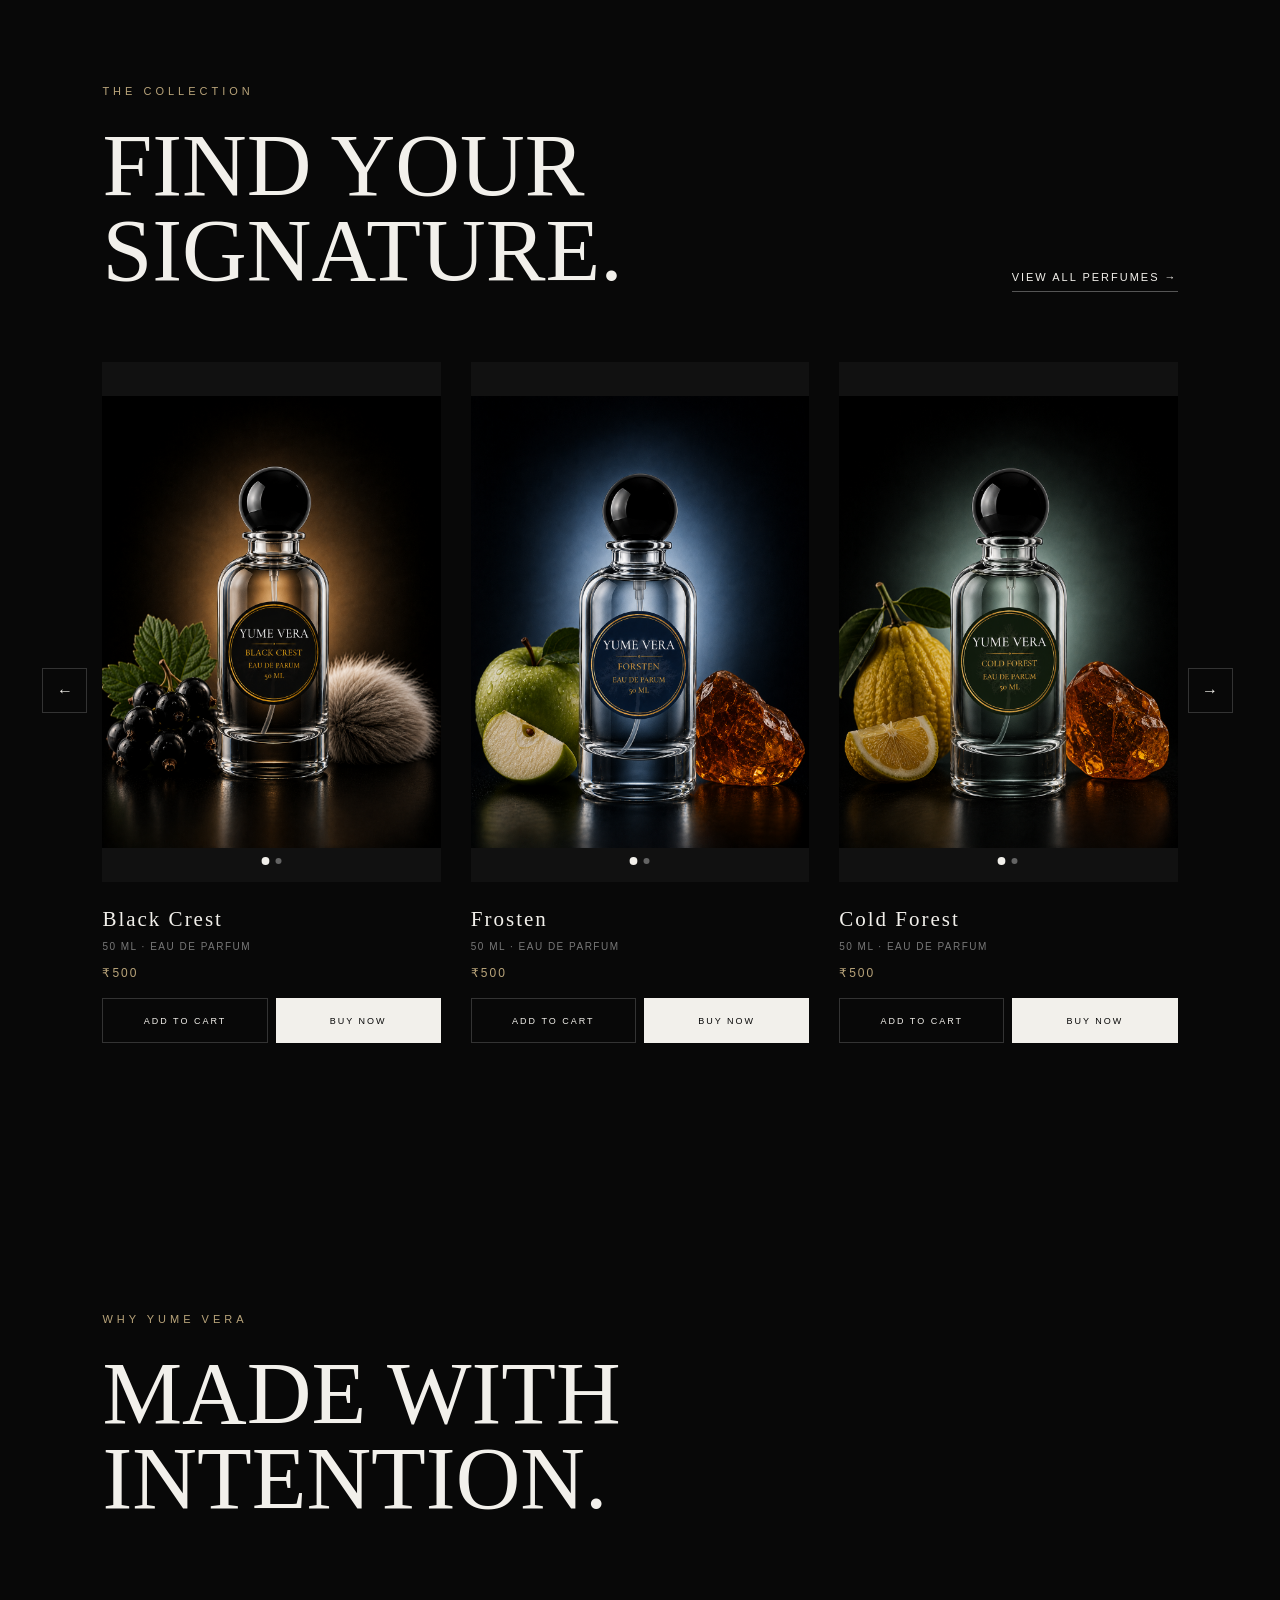
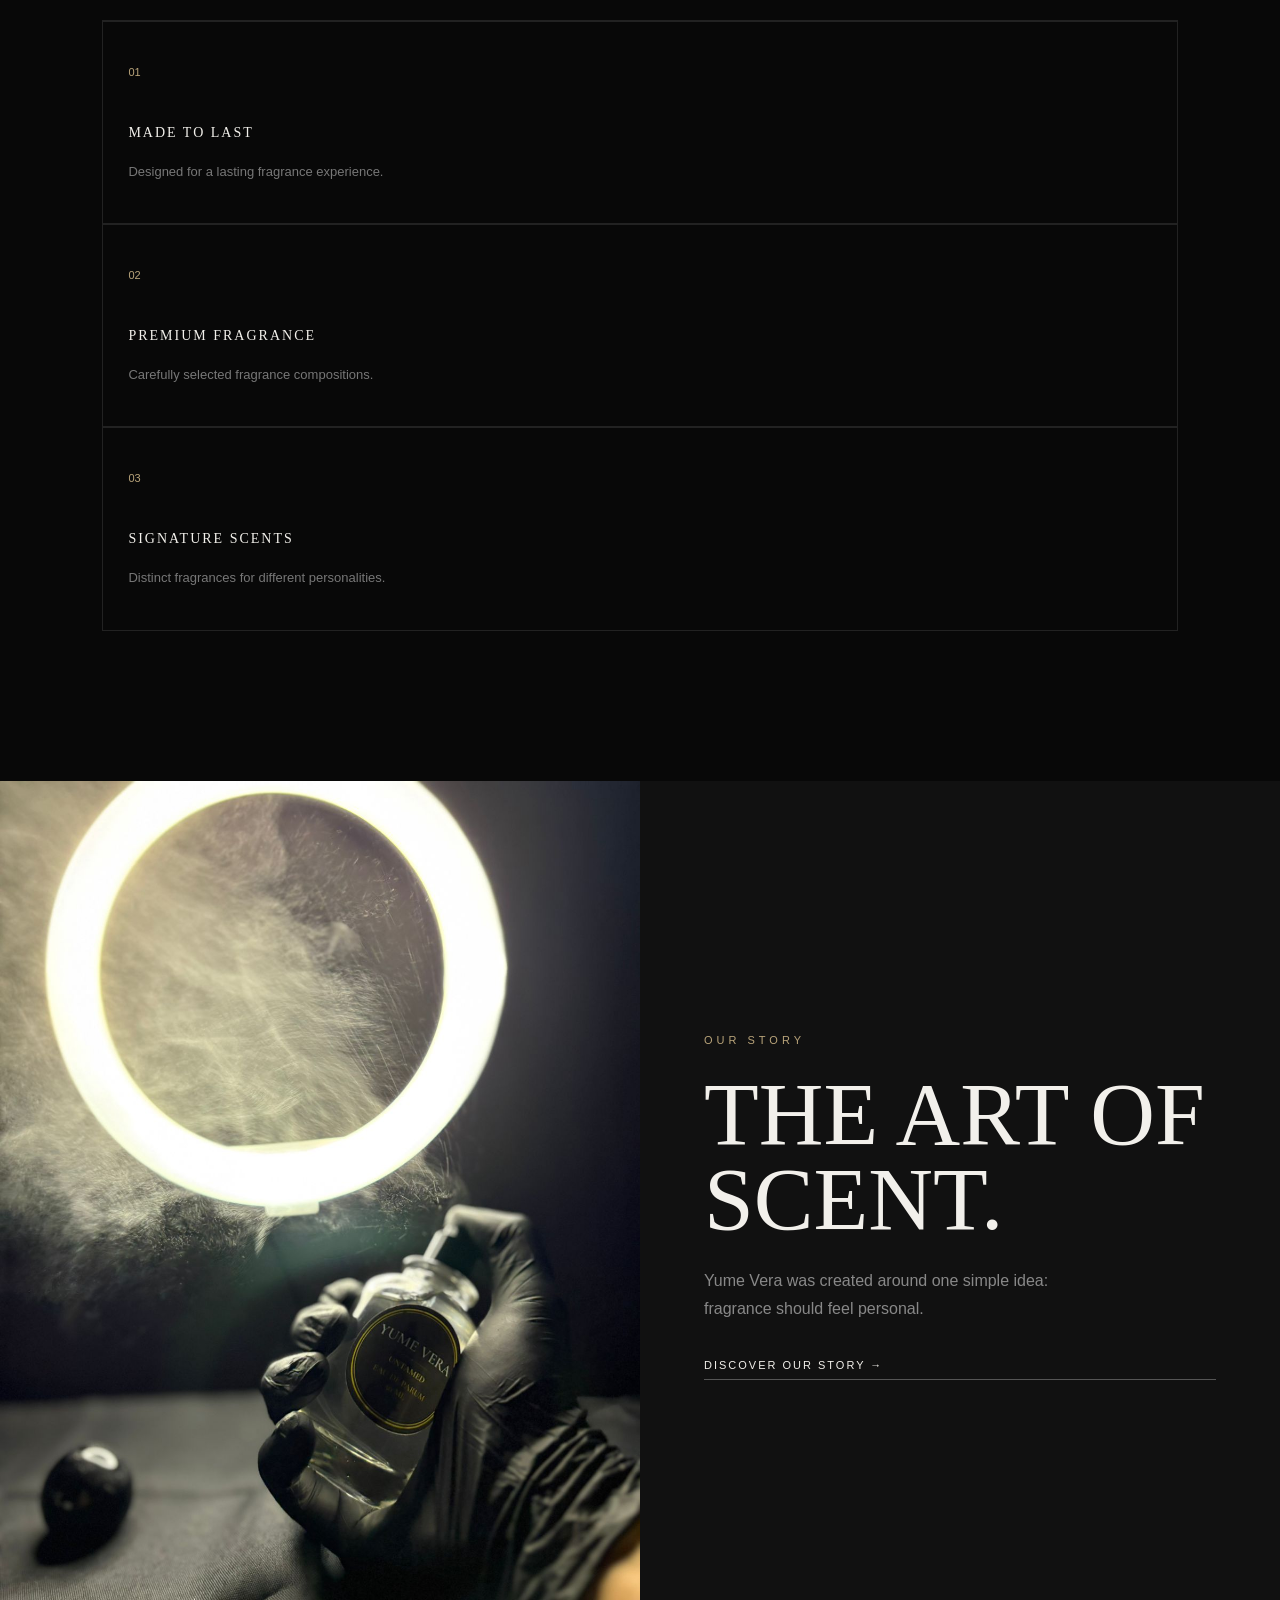
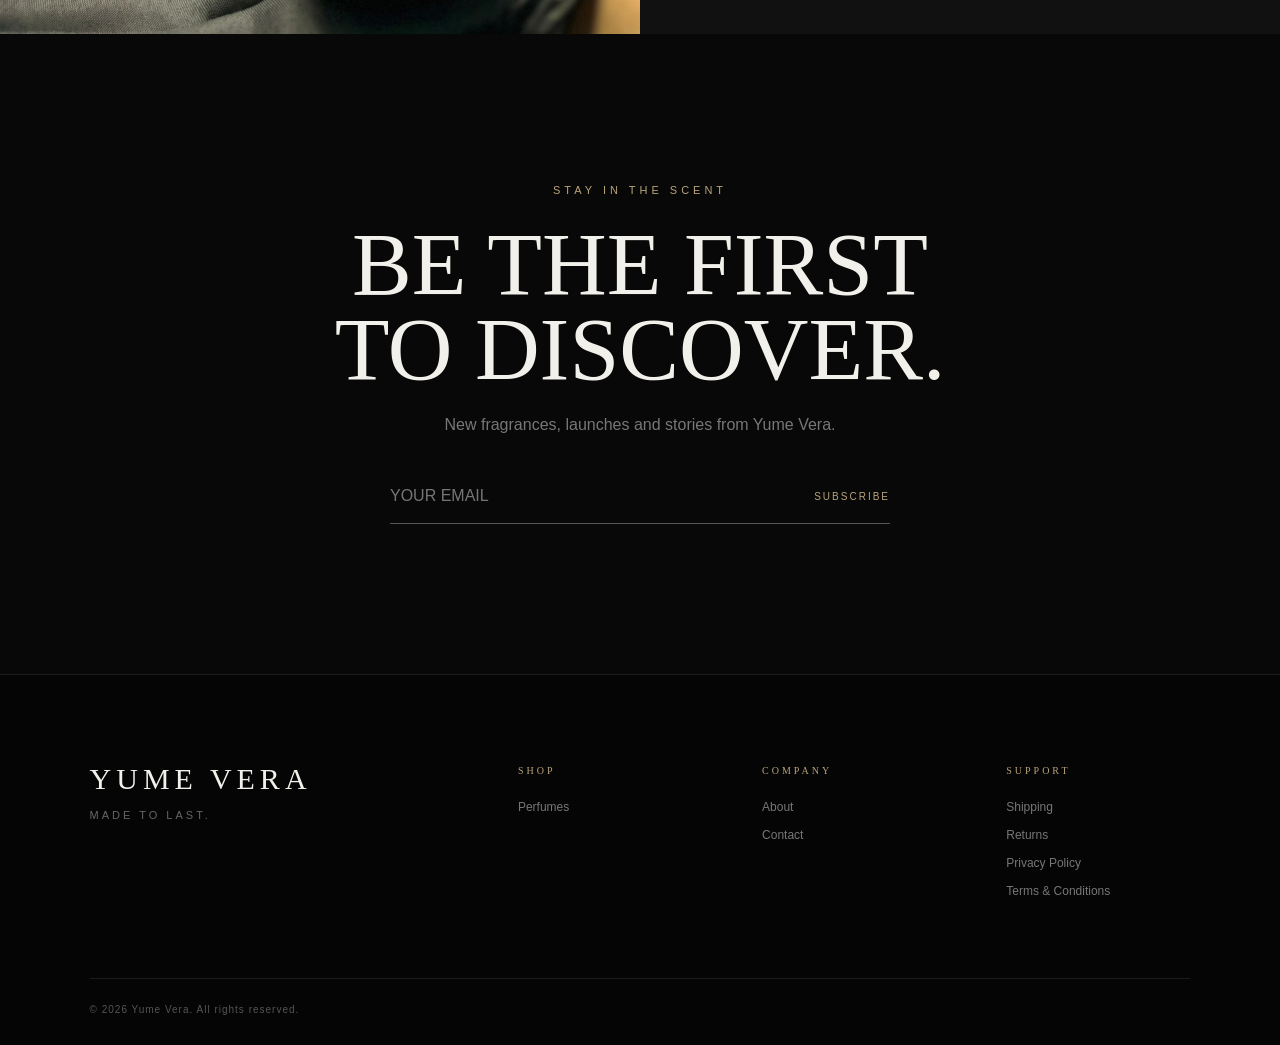
==== commit 3e67cf77: "Add files via upload" ====
--- a/index.html
+++ b/index.html
@@ -123,39 +123,6 @@
     </section>
 
 
-    <!-- CUSTOM PERFUME -->
-    <section class="custom-section">
-
-        <div class="custom-content">
-
-            <p class="section-label">
-                YOUR SCENT. YOUR SIGNATURE.
-            </p>
-
-            <h2>
-                CREATE YOUR<br>
-                OWN PERFUME.
-            </h2>
-
-            <p>
-                Don't wear someone else's signature.
-                Build something that belongs to you.
-            </p>
-
-            <a
-                href="create-your-perfume.html"
-                class="btn btn-primary"
-            >
-                BUILD YOUR SCENT
-            </a>
-
-            <span class="custom-price">
-                FROM ₹1,000 + SHIPPING
-            </span>
-
-        </div>
-
-    </section>
 
 
     <!-- WHY YUME VERA -->
@@ -200,13 +167,7 @@
             </div>
 
 
-            <div class="feature">
-                <span>04</span>
-                <h3>CREATE YOUR OWN</h3>
-                <p>
-                    Build a fragrance that feels personal to you.
-                </p>
-            </div>
+            
 
         </div>
 
@@ -219,7 +180,7 @@
         <div class="story-image">
 
             <img
-                src="assets/images/story.jpg"
+                src="images/yume vera .jpeg"
                 alt="Yume Vera fragrance"
             >
 
--- a/style.css
+++ b/style.css
@@ -235,6 +235,256 @@
 }
 
 
+/* =========================================
+   YUME VERA HEADER
+========================================= */
+
+.site-header {
+    position: fixed;
+
+    top: 0;
+    left: 0;
+
+    width: 100%;
+    height: 82px;
+
+    padding: 0 5.5%;
+
+    display: flex;
+    align-items: center;
+    justify-content: space-between;
+
+    background: rgba(5, 5, 5, 0.88);
+    backdrop-filter: blur(12px);
+
+    border-bottom: 1px solid rgba(255,255,255,0.08);
+
+    z-index: 1000;
+
+    box-sizing: border-box;
+
+    /* IMPORTANT */
+    transform: translateY(0);
+
+    transition:
+        transform 0.4s ease,
+        background 0.3s ease;
+}
+
+/* HEADER HIDDEN WHEN SCROLLING DOWN */
+
+.site-header.header-hidden {
+    transform: translateY(-100%);
+}
+
+/* LOGO */
+
+.header-logo {
+    color: #f2f0eb;
+
+    text-decoration: none;
+
+    font-family:
+        Georgia,
+        "Times New Roman",
+        serif;
+
+    font-size: 27px;
+
+    letter-spacing: 4px;
+
+    white-space: nowrap;
+}
+
+
+/* DESKTOP NAV */
+
+.desktop-nav {
+    display: flex;
+
+    align-items: center;
+
+    gap: clamp(25px, 3vw, 55px);
+
+    margin-left: auto;
+
+    margin-right: 50px;
+}
+
+
+.desktop-nav a,
+.header-actions a {
+    color: #d8d5cf;
+
+    text-decoration: none;
+
+    font-size: 10px;
+
+    letter-spacing: 2.5px;
+
+    white-space: nowrap;
+
+    transition: color 0.3s ease;
+}
+
+
+.desktop-nav a:hover,
+.header-actions a:hover {
+    color: #b9a47a;
+}
+
+
+/* RIGHT SIDE */
+
+.header-actions {
+    display: flex;
+
+    align-items: center;
+
+    gap: 35px;
+}
+
+
+/* HAMBURGER */
+
+.hamburger {
+    display: none;
+
+    width: 35px;
+    height: 35px;
+
+    padding: 7px;
+
+    border: none;
+
+    background: transparent;
+
+    cursor: pointer;
+
+    flex-direction: column;
+
+    justify-content: center;
+
+    gap: 6px;
+}
+
+
+.hamburger span {
+    display: block;
+
+    width: 20px;
+    height: 1px;
+
+    background: #f2f0eb;
+}
+
+
+/* MOBILE MENU */
+
+.mobile-menu {
+    position: fixed;
+
+    inset: 0;
+
+    width: 100%;
+    height: 100vh;
+
+    background: #080808;
+
+    z-index: 2000;
+
+    display: flex;
+
+    align-items: center;
+
+    justify-content: center;
+
+    opacity: 0;
+
+    visibility: hidden;
+
+    transform: translateY(-20px);
+
+    transition:
+        opacity 0.35s ease,
+        visibility 0.35s ease,
+        transform 0.35s ease;
+}
+
+
+.mobile-menu.active {
+    opacity: 1;
+
+    visibility: visible;
+
+    transform: translateY(0);
+}
+
+
+/* CLOSE */
+
+.mobile-menu-close {
+    position: absolute;
+
+    top: 25px;
+    right: 7%;
+
+    border: none;
+
+    background: transparent;
+
+    color: #f2f0eb;
+
+    font-size: 32px;
+
+    font-weight: 200;
+
+    cursor: pointer;
+}
+
+
+/* MOBILE LINKS */
+
+.mobile-menu nav {
+    display: flex;
+
+    flex-direction: column;
+
+    align-items: center;
+
+    gap: 28px;
+}
+
+
+.mobile-menu nav a {
+    color: #f2f0eb;
+
+    text-decoration: none;
+
+    font-family:
+        Georgia,
+        "Times New Roman",
+        serif;
+
+    font-size: 25px;
+
+    letter-spacing: 2px;
+
+    transition: color 0.3s ease;
+}
+
+
+.mobile-menu nav a:hover {
+    color: #b9a47a;
+}
+
+
+/* PREVENT PAGE SCROLL WHEN MENU OPEN */
+
+body.menu-open {
+    overflow: hidden;
+}
+
 /* =========================
    FOOTER
 ========================= */
@@ -451,24 +701,33 @@
 ========================= */
 
 .hero {
+    position: relative;
     min-height: 100vh;
-    position: relative;
+
+    /* IMPORTANT: keeps content below fixed header */
+    padding-top: 120px;
+
+    box-sizing: border-box;
+
+    background-size: cover;
+    background-position: center;
+    background-repeat: no-repeat;
+
     display: flex;
     align-items: center;
-    overflow: hidden;
-    padding: 120px 8%;
-    background:
-        radial-gradient(
-            circle at 70% 50%,
-            #24201a 0%,
-            #080808 45%
-        );
-}
+}
+
+
+/* HERO CONTENT */
 
 .hero-content {
-    width: 50%;
     position: relative;
     z-index: 2;
+
+    max-width: 650px;
+
+    margin-left: 7%;
+    padding-bottom: 40px;
 }
 
 .hero-eyebrow {
@@ -1121,10 +1380,10 @@
 
 .feature {
     padding: 40px 25px 40px 0;
-    border-right: 1px solid #222;
-}
-
-.feature:not(:first-child) {
+    border: 1px solid #222;
+}
+
+.feature {
     padding-left: 25px;
 }
 
@@ -1397,6 +1656,66 @@
     line-height: 1.9;
 }
 
+/* =================================
+   PRODUCT ACTION BUTTONS
+================================= */
+
+.product-actions {
+    display: grid;
+
+    grid-template-columns: 1fr 1fr;
+
+    gap: 8px;
+
+    margin-top: 18px;
+}
+
+.product-actions button {
+    height: 45px;
+
+    border: 1px solid #333;
+
+    background: transparent;
+
+    color: #f2f0eb;
+
+    font-size: 9px;
+
+    letter-spacing: 2px;
+
+    cursor: pointer;
+
+    transition:
+        background 0.3s ease,
+        color 0.3s ease,
+        border-color 0.3s ease;
+}
+
+
+/* ADD TO CART */
+
+.product-add-cart:hover {
+    border-color: #b9a47a;
+
+    color: #b9a47a;
+}
+
+
+/* BUY NOW */
+
+.product-buy-now {
+    background: #f2f0eb !important;
+
+    color: #080808 !important;
+
+    border-color: #f2f0eb !important;
+}
+
+.product-buy-now:hover {
+    background: #b9a47a !important;
+
+    border-color: #b9a47a !important;
+}
 
 /* =================================
    DETAILS
@@ -1596,9 +1915,448 @@
 
     letter-spacing: 3px;
 }
+
+
+
 /* =========================
+   ABOUT HERO
+========================= */
+
+.about-hero {
+    min-height: 100vh;
+
+    display: flex;
+    align-items: flex-end;
+
+    padding: 160px 7% 100px;
+
+    box-sizing: border-box;
+
+    background-image:
+        linear-gradient(
+            to right,
+            rgba(0, 0, 0, 0.15),
+            rgba(0, 0, 0, 0.75)
+        ),
+        url("../images/about-hero.jpg");
+
+    background-size: cover;
+    background-position: center;
+    background-repeat: no-repeat;
+}
+
+
+.about-hero-content {
+    max-width: 850px;
+}
+
+
+.about-hero h1 {
+    font-size: clamp(80px, 12vw, 180px);
+    line-height: 0.82;
+
+    letter-spacing: -0.05em;
+
+    margin: 25px 0 40px;
+}
+
+
+.about-hero-text {
+    max-width: 450px;
+
+    font-size: 18px;
+    line-height: 1.7;
+
+    color: #aaa;
+}
+
+/* =========================
+   ABOUT STORY
+========================= */
+
+.about-story {
+    display: grid;
+    grid-template-columns: 1fr 1fr;
+
+    min-height: 850px;
+}
+
+
+.about-story-image {
+    width: 100%;
+    height: 100%;
+}
+
+
+.about-story-image img {
+    width: 100%;
+    height: 100%;
+
+    object-fit: cover;
+
+    display: block;
+}
+
+
+.about-story-content {
+    background: #111;
+
+    padding: 100px 10%;
+
+    display: flex;
+    flex-direction: column;
+    justify-content: center;
+}
+
+
+.about-story-content h2 {
+    font-size: clamp(60px, 7vw, 110px);
+    line-height: 0.85;
+
+    letter-spacing: -0.04em;
+
+    margin: 30px 0 45px;
+}
+
+
+.about-story-content p {
+    max-width: 500px;
+
+    color: #999;
+
+    font-size: 17px;
+    line-height: 1.8;
+
+    margin-bottom: 20px;
+}
+
+
+/* =========================
+   PHILOSOPHY
+========================= */
+
+.about-philosophy {
+    display: grid;
+    grid-template-columns: 1fr 1fr;
+
+    padding: 150px 7%;
+
+    gap: 100px;
+}
+
+
+.philosophy-heading h2 {
+    font-size: clamp(70px, 9vw, 140px);
+
+    line-height: 0.82;
+
+    letter-spacing: -0.05em;
+
+    margin-top: 30px;
+}
+
+
+.philosophy-text {
+    align-self: center;
+
+    max-width: 550px;
+}
+
+
+.philosophy-text p {
+    color: #999;
+
+    font-size: 18px;
+
+    line-height: 1.8;
+
+    margin-bottom: 30px;
+}
+
+
+
+
+/* =========================
+   CONTACT HERO
+========================= */
+
+.contact-hero {
+    min-height: 75vh;
+
+    display: flex;
+    align-items: flex-end;
+
+    padding: 150px 7% 90px;
+
+    box-sizing: border-box;
+
+    background-image:
+        linear-gradient(
+            to right,
+            rgba(0, 0, 0, 0.25),
+            rgba(0, 0, 0, 0.75)
+        ),
+        url("../images/contact-hero.jpg");
+
+    background-size: cover;
+    background-position: center;
+    background-repeat: no-repeat;
+}
+
+
+.contact-hero-content {
+    max-width: 850px;
+}
+
+
+.contact-hero h1 {
+    font-size: clamp(80px, 12vw, 180px);
+
+    line-height: 0.82;
+
+    letter-spacing: -0.05em;
+
+    margin: 25px 0 35px;
+}
+
+
+.contact-hero-content > p:last-child {
+    max-width: 470px;
+
+    color: #aaa;
+
+    font-size: 18px;
+    line-height: 1.7;
+}
+
+/* =========================
+   CONTACT SECTION
+========================= */
+
+.contact-section {
+    display: grid;
+
+    grid-template-columns: 1fr 1fr;
+
+    gap: 100px;
+
+    padding: 140px 7%;
+}
+
+
+.contact-info h2 {
+    font-size: clamp(60px, 7vw, 110px);
+
+    line-height: 0.85;
+
+    letter-spacing: -0.04em;
+
+    margin: 30px 0 70px;
+}
+
+
+.contact-details {
+    display: flex;
+    flex-direction: column;
+
+    gap: 35px;
+}
+
+
+.contact-detail {
+    display: flex;
+    flex-direction: column;
+
+    gap: 10px;
+}
+
+
+.contact-detail span {
+    font-size: 11px;
+
+    letter-spacing: 0.25em;
+
+    color: #b8953d;
+}
+
+
+.contact-detail a,
+.contact-detail p {
+    margin: 0;
+
+    color: #aaa;
+
+    font-size: 16px;
+
+    line-height: 1.6;
+
+    text-decoration: none;
+}
+
+
+.contact-detail a {
+    transition: color 0.3s ease;
+}
+
+
+.contact-detail a:hover {
+    color: #fff;
+}
+
+/* =========================
+   CONTACT FORM
+========================= */
+
+.contact-form-wrapper {
+    max-width: 600px;
+
+    width: 100%;
+}
+
+
+.contact-form {
+    margin-top: 40px;
+
+    display: flex;
+    flex-direction: column;
+
+    gap: 30px;
+}
+
+
+.form-group {
+    display: flex;
+    flex-direction: column;
+
+    gap: 10px;
+}
+
+
+.form-group label {
+    font-size: 11px;
+
+    letter-spacing: 0.2em;
+
+    color: #b8953d;
+}
+
+
+.form-group input,
+.form-group select,
+.form-group textarea {
+    width: 100%;
+
+    box-sizing: border-box;
+
+    padding: 16px 0;
+
+    background: transparent;
+
+    border: none;
+
+    border-bottom: 1px solid #333;
+
+    color: #fff;
+
+    font-family: inherit;
+
+    font-size: 15px;
+
+    outline: none;
+
+    transition: border-color 0.3s ease;
+}
+
+
+.form-group input:focus,
+.form-group select:focus,
+.form-group textarea:focus {
+    border-bottom-color: #b8953d;
+}
+
+
+.form-group input::placeholder,
+.form-group textarea::placeholder {
+    color: #555;
+}
+
+
+.form-group textarea {
+    resize: vertical;
+
+    min-height: 140px;
+}
+
+
+.form-group select {
+    cursor: pointer;
+}
+
+
+.form-group select option {
+    background: #111;
+
+    color: #fff;
+}
+
+
+.contact-form .btn {
+    align-self: flex-start;
+
+    margin-top: 10px;
+
+    cursor: pointer;
+}
+
+/* =========================
+   CONTACT CTA
+========================= */
+
+.contact-cta {
+    min-height: 600px;
+
+    display: flex;
+    align-items: center;
+
+    padding: 100px 7%;
+
+    background-image:
+        linear-gradient(
+            rgba(0, 0, 0, 0.45),
+            rgba(0, 0, 0, 0.75)
+        ),
+        url("../images/contact-cta.jpg");
+
+    background-size: cover;
+
+    background-position: center;
+}
+
+
+.contact-cta h2 {
+    font-size: clamp(70px, 9vw, 140px);
+
+    line-height: 0.82;
+
+    letter-spacing: -0.05em;
+
+    margin: 30px 0 45px;
+}
+
+
+
+
+
+
+
+
+
+
+
+
+/* ==========================================================================================================================================================================
    MOBILE
-========================= */
+=========================================================================================================================================================================== */
 
 
 
@@ -1608,6 +2366,13 @@
         min-height: 100svh;
         padding: 120px 7%;
         align-items: flex-start;
+        background-image: url("images/hero-banner.png");
+
+        background-size: cover;
+
+        background-position: center;
+
+        background-repeat: no-repeat;
     }
 
     .hero-content {
@@ -1686,7 +2451,6 @@
     }
 
 
-    
 
 
     /* =========================
@@ -1876,6 +2640,499 @@
 
 }
 
+
+/* =========================================
+   PERFUMES PAGE
+========================================= */
+
+.perfumes-hero {
+    min-height: 70vh;
+
+    display: flex;
+    align-items: center;
+
+    padding: 150px 8% 100px;
+
+    position: relative;
+
+    background:
+        linear-gradient(
+            rgba(0,0,0,0.45),
+            rgba(0,0,0,0.65)
+        ),
+        url("../images/hero-desktop.jpg")
+        center / cover no-repeat;
+}
+
+
+.perfumes-hero-content {
+    max-width: 700px;
+}
+
+
+.perfumes-hero h1 {
+    margin: 20px 0;
+
+    font-family:
+        Georgia,
+        "Times New Roman",
+        serif;
+
+    font-size:
+        clamp(55px, 8vw, 110px);
+
+    line-height: 0.9;
+
+    font-weight: 400;
+
+    letter-spacing: -3px;
+}
+
+
+.perfumes-hero-content > p:last-child {
+    max-width: 450px;
+
+    color: #aaa;
+
+    font-size: 14px;
+
+    line-height: 1.8;
+}
+
+
+/* =========================================
+   ALL PRODUCTS
+========================================= */
+
+.all-perfumes {
+    padding: 120px 7%;
+}
+
+
+.perfumes-heading {
+    display: flex;
+
+    justify-content: space-between;
+
+    align-items: flex-end;
+
+    margin-bottom: 70px;
+}
+
+
+.perfumes-heading h2 {
+    margin-top: 15px;
+
+    font-family:
+        Georgia,
+        "Times New Roman",
+        serif;
+
+    font-size: clamp(40px, 5vw, 70px);
+
+    font-weight: 400;
+}
+
+
+.perfume-count {
+    color: #666;
+
+    font-size: 9px;
+
+    letter-spacing: 3px;
+}
+
+
+/* =========================================
+   PRODUCT GRID
+========================================= */
+
+.all-products-grid {
+    display: grid;
+
+    grid-template-columns:
+        repeat(3, 1fr);
+
+    gap: 80px 30px;
+}
+
+
+/* =========================================
+   PRODUCT CARD
+========================================= */
+
+.full-product-card {
+    min-width: 0;
+}
+
+
+/* IMAGE */
+
+.full-product-image {
+    position: relative;
+
+    width: 100%;
+
+    height: 560px;
+
+    overflow: hidden;
+
+    background: #0d0d0d;
+}
+
+
+.full-slides {
+    width: 100%;
+    height: 100%;
+
+    position: relative;
+}
+
+
+.full-product-slide {
+    position: absolute;
+
+    inset: 0;
+
+    width: 100%;
+    height: 100%;
+
+    object-fit: contain;
+
+    opacity: 0;
+
+    transition:
+        opacity 0.6s ease,
+        transform 0.7s ease;
+}
+
+
+.full-product-slide.active {
+    opacity: 1;
+}
+
+
+/* IMAGE ARROWS */
+
+.full-prev,
+.full-next {
+    position: absolute;
+
+    top: 50%;
+
+    transform: translateY(-50%);
+
+    width: 32px;
+    height: 32px;
+
+    border: 1px solid rgba(255,255,255,0.2);
+
+    background: rgba(0,0,0,0.25);
+
+    color: white;
+
+    cursor: pointer;
+
+    opacity: 0;
+
+    transition: opacity 0.3s ease;
+}
+
+
+.full-prev {
+    left: 12px;
+}
+
+
+.full-next {
+    right: 12px;
+}
+
+
+.full-product-image:hover
+.full-prev,
+.full-product-image:hover
+.full-next {
+    opacity: 1;
+}
+
+
+/* DOTS */
+
+.full-dots {
+    position: absolute;
+
+    bottom: 15px;
+
+    left: 50%;
+
+    transform: translateX(-50%);
+
+    display: flex;
+
+    gap: 7px;
+}
+
+
+.full-dot {
+    width: 5px;
+    height: 5px;
+
+    border-radius: 50%;
+
+    background: rgba(255,255,255,0.3);
+
+    cursor: pointer;
+}
+
+
+.full-dot.active {
+    background: #f2f0eb;
+
+    transform: scale(1.4);
+}
+
+
+/* VIEW PRODUCT */
+
+.view-product-overlay {
+    position: absolute;
+
+    bottom: 25px;
+
+    left: 50%;
+
+    transform:
+        translateX(-50%)
+        translateY(15px);
+
+    padding: 13px 22px;
+
+    background: #f2f0eb;
+
+    color: #080808;
+
+    text-decoration: none;
+
+    font-size: 9px;
+
+    letter-spacing: 2px;
+
+    opacity: 0;
+
+    transition:
+        opacity 0.3s ease,
+        transform 0.3s ease;
+}
+
+
+.full-product-image:hover
+.view-product-overlay {
+    opacity: 1;
+
+    transform:
+        translateX(-50%)
+        translateY(0);
+}
+
+
+/* =========================================
+   PRODUCT INFO
+========================================= */
+
+.full-product-info {
+    padding-top: 25px;
+}
+
+
+.full-product-info h3 {
+    margin: 0;
+
+    font-family:
+        Georgia,
+        "Times New Roman",
+        serif;
+
+    font-size: 24px;
+
+    font-weight: 400;
+
+    letter-spacing: 1px;
+}
+
+
+.full-inspiration {
+    margin-top: 8px;
+
+    color: #777;
+
+    font-size: 9px;
+
+    letter-spacing: 1.5px;
+
+    text-transform: uppercase;
+}
+
+
+.full-product-meta {
+    margin-top: 18px;
+}
+
+
+.full-product-meta > p {
+    color: #888;
+
+    font-size: 11px;
+
+    line-height: 1.7;
+
+    max-width: 350px;
+}
+
+
+.full-product-price {
+    margin-top: 15px;
+
+    display: flex;
+
+    align-items: baseline;
+
+    gap: 12px;
+}
+
+
+.full-product-price span {
+    color: #f2f0eb;
+
+    font-size: 16px;
+}
+
+
+.full-product-price small {
+    color: #666;
+
+    font-size: 9px;
+
+    letter-spacing: 2px;
+}
+
+
+/* =========================================
+   ACTION BUTTONS
+========================================= */
+
+.full-product-actions {
+    display: grid;
+
+    grid-template-columns:
+        1fr 1fr;
+
+    gap: 8px;
+
+    margin-top: 20px;
+}
+
+
+.full-product-actions button {
+    height: 45px;
+
+    border: 1px solid #333;
+
+    background: transparent;
+
+    color: #f2f0eb;
+
+    font-size: 8px;
+
+    letter-spacing: 2px;
+
+    cursor: pointer;
+
+    transition: 0.3s ease;
+}
+
+
+.full-add-cart:hover {
+    border-color: #b9a47a;
+
+    color: #b9a47a;
+}
+
+
+.full-buy-now {
+    background: #f2f0eb !important;
+
+    color: #080808 !important;
+
+    border-color: #f2f0eb !important;
+}
+
+
+.full-buy-now:hover {
+    background: #b9a47a !important;
+
+    border-color: #b9a47a !important;
+}
+
+
+/* =========================================
+   CUSTOM PERFUME
+========================================= */
+
+.perfumes-custom {
+    padding: 150px 8%;
+
+    text-align: center;
+
+    border-top: 1px solid #222;
+}
+
+
+.perfumes-custom h2 {
+    margin: 20px 0;
+
+    font-family:
+        Georgia,
+        "Times New Roman",
+        serif;
+
+    font-size:
+        clamp(45px, 7vw, 90px);
+
+    line-height: 0.9;
+
+    font-weight: 400;
+}
+
+
+.perfumes-custom > p:not(.section-label) {
+    color: #888;
+
+    margin-bottom: 30px;
+}
+
+
+.perfumes-custom > span {
+    display: block;
+
+    margin-top: 20px;
+
+    color: #666;
+
+    font-size: 9px;
+
+    letter-spacing: 2px;
+}
+
+
+/*========================================
+    WHY US
+    ==================================== */
+    .features {
+    display: grid;
+    grid-template-columns: 1fr;
+    border-top: 1px solid #222;
+}
 /* =========================================
    FOOTER RESPONSIVE FIX
 ========================================= */
@@ -2273,4 +3530,306 @@
         right: 5px;
     }
 
+}
+
+
+/*perfume page mobile*/
+
+@media (max-width: 768px) {
+
+    .perfumes-hero {
+        min-height: 70svh;
+
+        padding: 130px 7% 80px;
+
+        background-position: center;
+    }
+
+
+    .perfumes-hero h1 {
+        font-size: 58px;
+
+        letter-spacing: -2px;
+    }
+
+
+    .perfumes-hero-content > p:last-child {
+        font-size: 12px;
+    }
+
+
+    .all-perfumes {
+        padding: 80px 7%;
+    }
+
+
+    .perfumes-heading {
+        align-items: flex-start;
+
+        flex-direction: column;
+
+        gap: 20px;
+
+        margin-bottom: 45px;
+    }
+
+
+    .perfumes-heading h2 {
+        font-size: 48px;
+    }
+
+
+    .all-products-grid {
+        grid-template-columns: 1fr;
+
+        gap: 70px;
+    }
+
+
+    .full-product-image {
+        height: 500px;
+    }
+
+
+    .full-prev,
+    .full-next {
+        width: 25px;
+        height: 25px;
+
+        font-size: 13px;
+
+        opacity: 0.7;
+    }
+
+
+    .full-prev {
+        left: 6px;
+    }
+
+
+    .full-next {
+        right: 6px;
+    }
+
+
+    .view-product-overlay {
+        opacity: 1;
+
+        transform:
+            translateX(-50%)
+            translateY(0);
+
+        bottom: 20px;
+
+        padding: 11px 18px;
+    }
+
+
+    .full-product-info h3 {
+        font-size: 22px;
+    }
+
+
+    .full-product-actions {
+        grid-template-columns: 1fr 1fr;
+    }
+
+
+    .perfumes-custom {
+        padding: 100px 7%;
+    }
+
+
+    .perfumes-custom h2 {
+        font-size: 50px;
+    }
+
+}
+
+@media (max-width: 768px) {
+
+    .site-header {
+        height: 70px;
+
+        padding: 0 6%;
+    }
+
+
+    .header-logo {
+        font-size: 22px;
+
+        letter-spacing: 3px;
+    }
+
+
+    .desktop-nav,
+    .header-actions {
+        display: none;
+    }
+
+
+    .hamburger {
+        display: flex;
+    }
+
+}
+
+
+/* =========================
+   MOBILE
+========================= */
+
+@media (max-width: 768px) {
+
+    .about-hero {
+        min-height: 100svh;
+
+        padding: 130px 24px 70px;
+
+        align-items: flex-end;
+
+        background-position: center;
+    }
+
+
+    .about-hero h1 {
+        font-size: clamp(65px, 18vw, 100px);
+
+        line-height: 0.85;
+
+        margin: 20px 0 30px;
+    }
+
+
+    .about-hero-text {
+        font-size: 15px;
+    }
+
+
+    .about-story {
+        grid-template-columns: 1fr;
+    }
+
+
+    .about-story-image {
+        height: 500px;
+    }
+
+
+    .about-story-content {
+        padding: 80px 24px;
+    }
+
+
+    .about-story-content h2 {
+        font-size: clamp(60px, 17vw, 95px);
+    }
+
+
+    .about-philosophy {
+        grid-template-columns: 1fr;
+
+        padding: 90px 24px;
+
+        gap: 60px;
+    }
+
+
+    .philosophy-heading h2 {
+        font-size: clamp(65px, 18vw, 100px);
+    }
+
+
+    .about-collection {
+        min-height: 600px;
+
+        padding: 80px 24px;
+    }
+
+
+    .about-collection h2 {
+        font-size: clamp(65px, 18vw, 100px);
+    }
+
+
+    .about-custom {
+        min-height: 550px;
+
+        padding: 80px 24px;
+    }
+
+
+    .about-custom h2 {
+        font-size: clamp(65px, 18vw, 100px);
+    }
+
+}
+
+
+/* =========================
+   MOBILE
+========================= */
+
+@media (max-width: 768px) {
+
+    .contact-hero {
+        min-height: 100svh;
+
+        padding: 130px 24px 70px;
+
+        background-position: center;
+    }
+
+
+    .contact-hero h1 {
+        font-size: clamp(65px, 18vw, 100px);
+
+        line-height: 0.85;
+
+        margin: 20px 0 30px;
+    }
+
+
+    .contact-hero-content > p:last-child {
+        font-size: 15px;
+    }
+
+
+    .contact-section {
+        grid-template-columns: 1fr;
+
+        gap: 80px;
+
+        padding: 90px 24px;
+    }
+
+
+    .contact-info h2 {
+        font-size: clamp(60px, 17vw, 95px);
+
+        margin-bottom: 60px;
+    }
+
+
+    .contact-form-wrapper {
+        max-width: none;
+    }
+
+
+    .contact-form {
+        gap: 25px;
+    }
+
+
+    .contact-cta {
+        min-height: 550px;
+
+        padding: 80px 24px;
+    }
+
+
+    .contact-cta h2 {
+        font-size: clamp(65px, 18vw, 100px);
+    }
+
 }
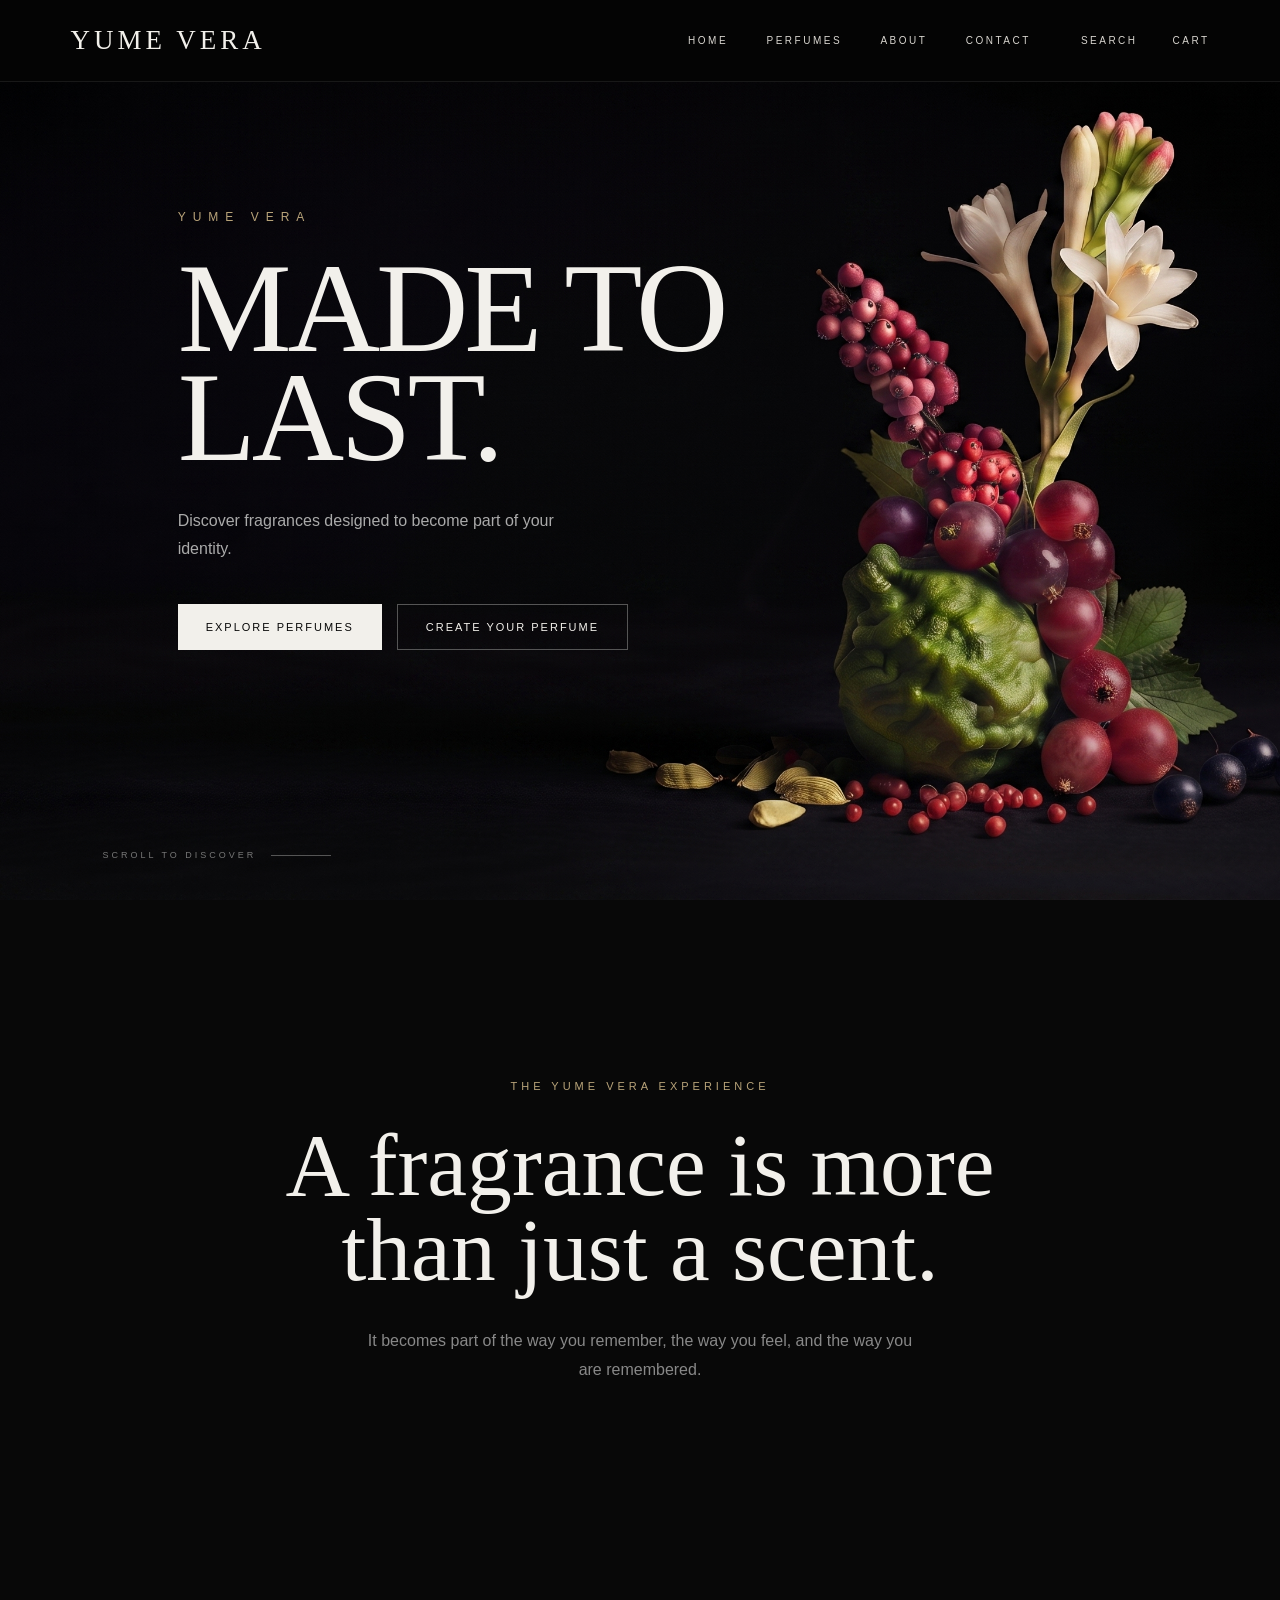
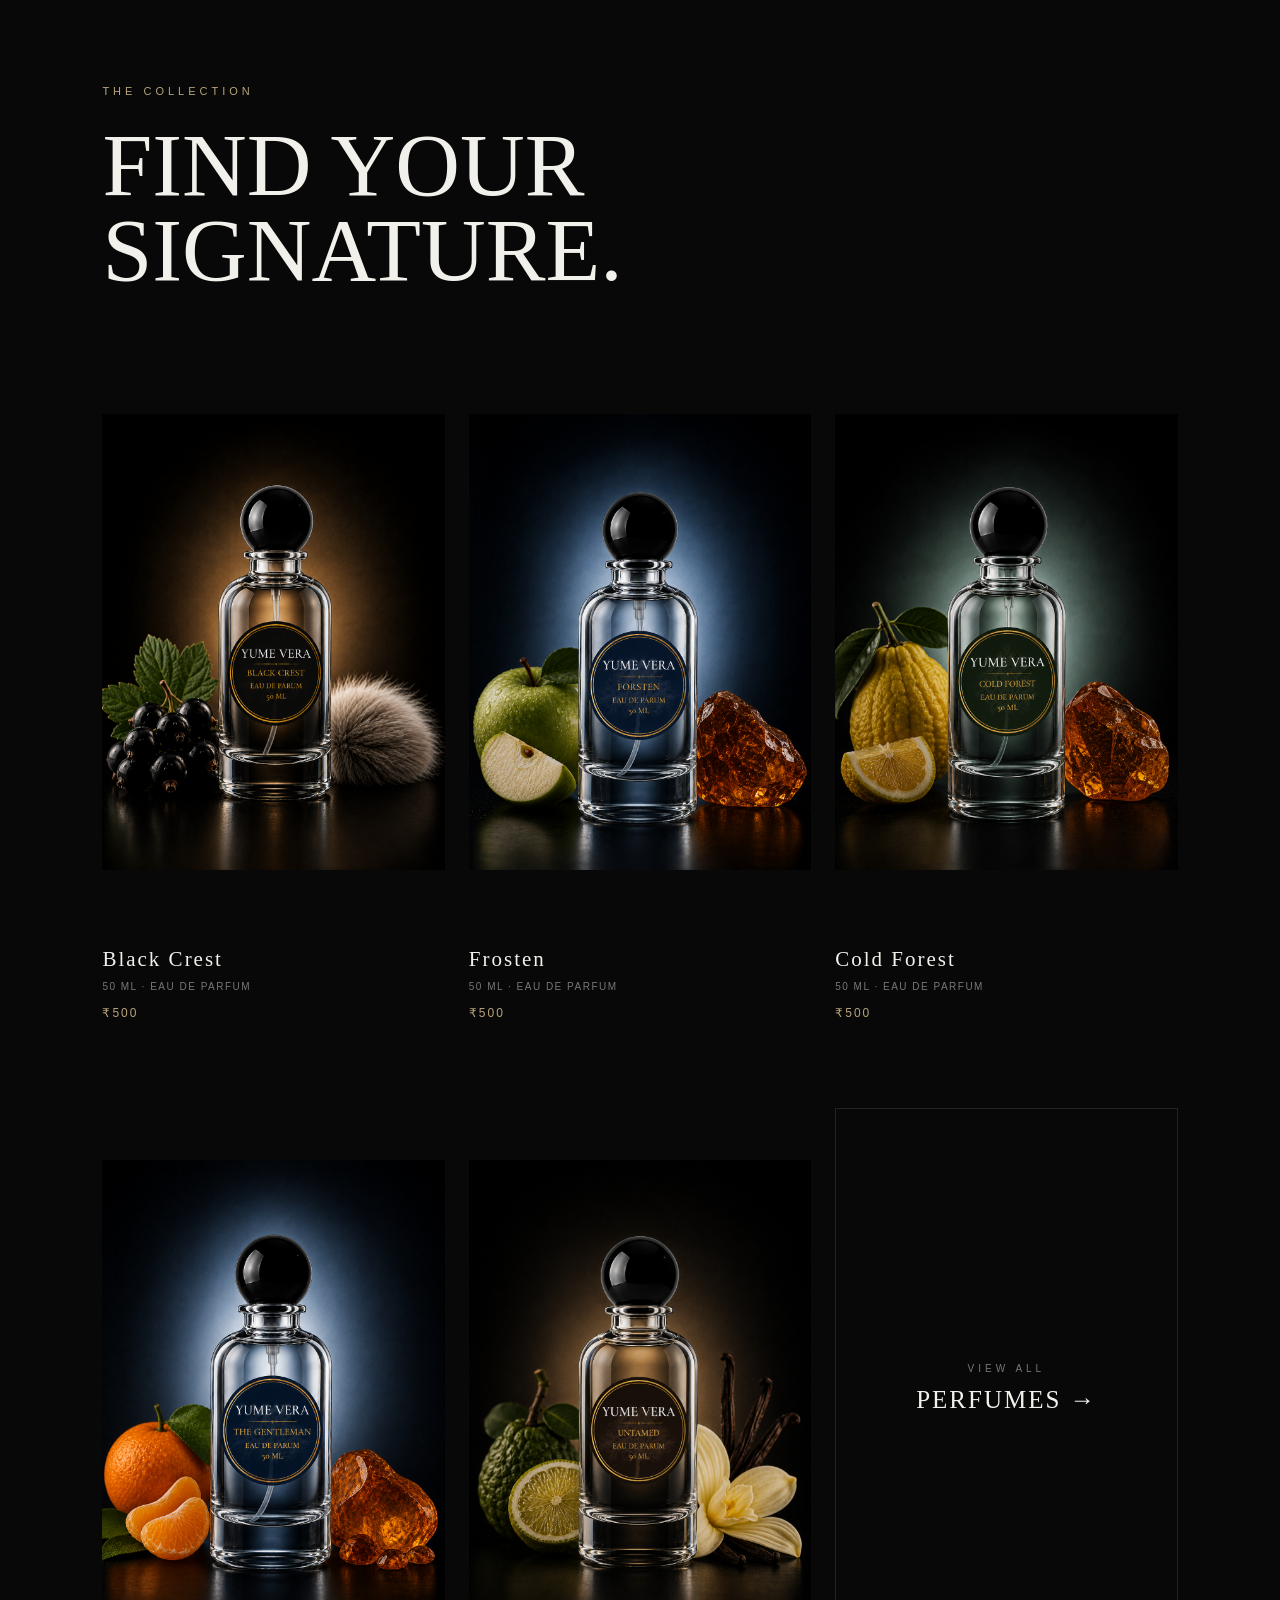
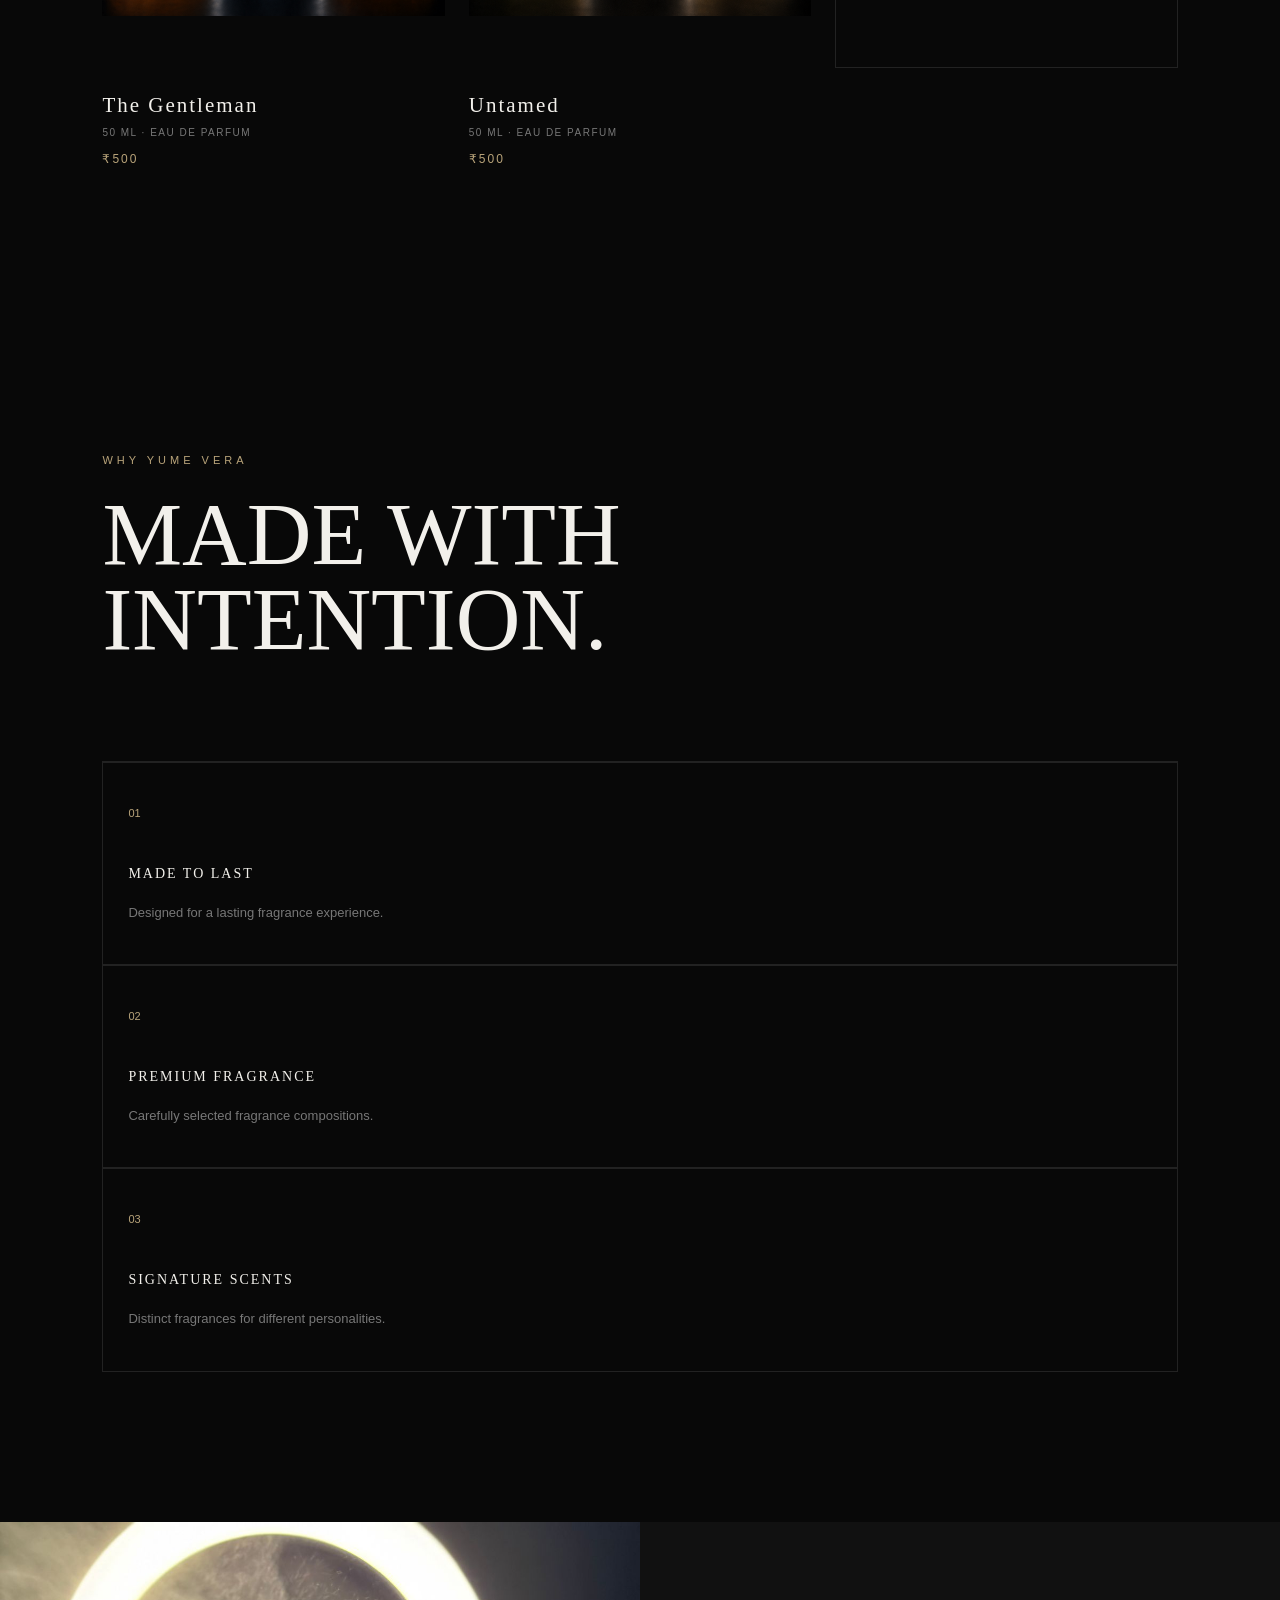
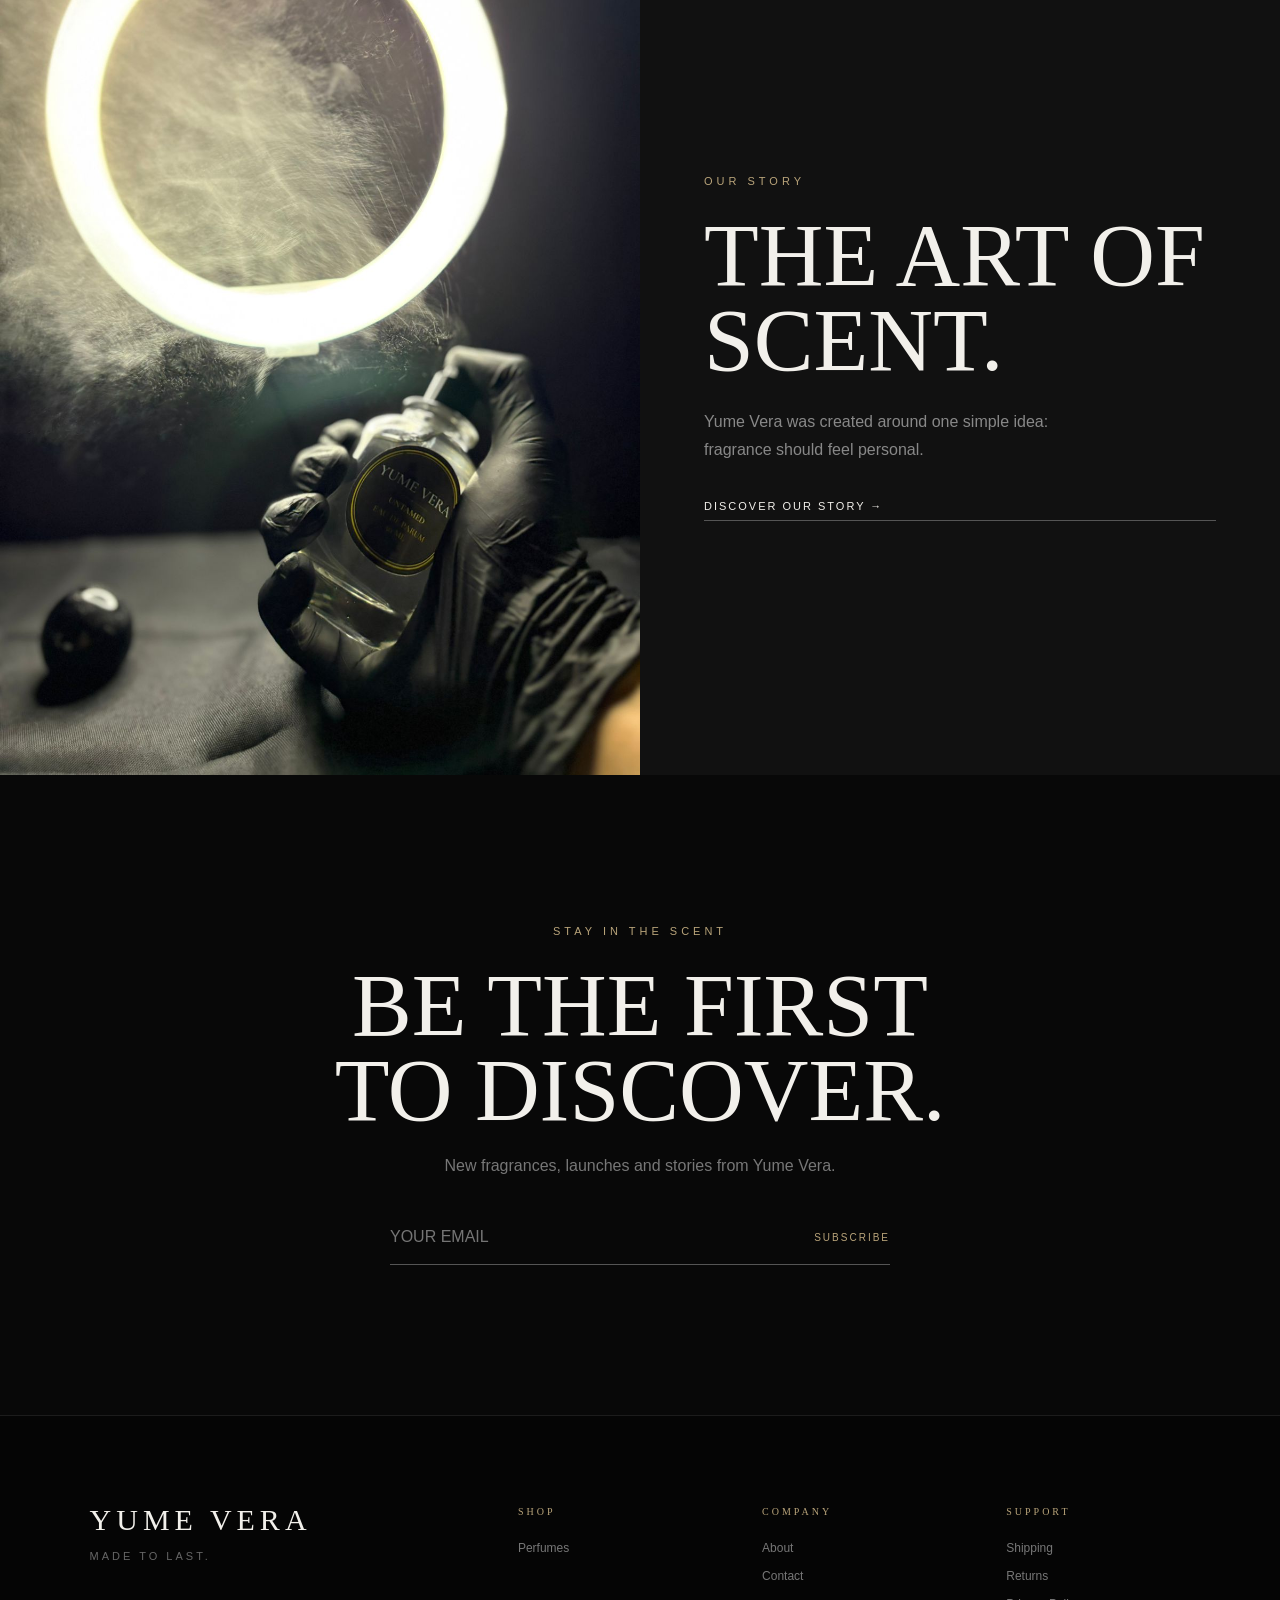
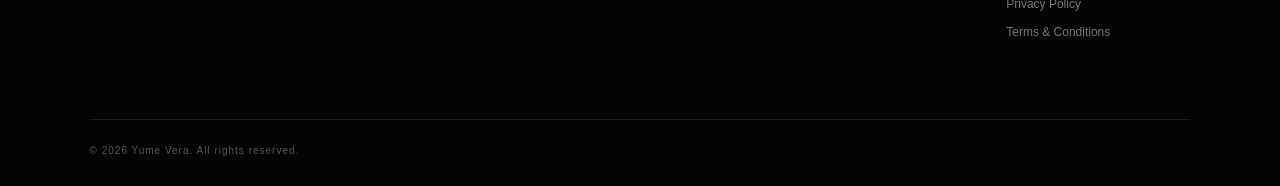
==== commit 47e9fae9: "Add files via upload" ====
--- a/index.html
+++ b/index.html
@@ -99,28 +99,20 @@
             </h2>
         </div>
 
-        <a href="perfumes.html" class="text-link">
-            VIEW ALL PERFUMES →
-        </a>
+       
 
     </div>
 
     <div class="product-slider-wrapper">
 
-    <button class="collection-arrow collection-prev">
-        ←
-    </button>
+   
 
     <div class="product-grid" id="featured-products"></div>
 
-    <button class="collection-arrow collection-next">
-        →
-    </button>
+    
 
     </div>
 </section>
-
-    </section>
 
 
 
--- a/style.css
+++ b/style.css
@@ -968,64 +968,233 @@
 }
 
 /* =========================
-   HOME PRODUCT COLLECTION
+   PRODUCT GRID
 ========================= */
 
-.product-slider-wrapper {
-    position: relative;
-    display: flex;
+.product-grid {
+
+    display: grid;
+
+    grid-template-columns: repeat(3, 1fr);
+
+    gap: 70px 24px;
+
+    width: 100%;
+}
+
+
+
+/* =========================
+   PRODUCT CARD
+========================= */
+
+.product-card {
+
+    min-width: 0;
+
+}
+
+
+/* =========================
+   PRODUCT IMAGE
+========================= */
+
+.product-image {
+
+    display: block;
+
+    width: 100%;
+
+    aspect-ratio: 1 / 1.15;
+
+    overflow: hidden;
+
+    background: #111;
+
+    cursor: pointer;
+
+}
+
+
+.product-image img {
+
+    width: 100%;
+
+    height: 100%;
+
+    display: block;
+
+    object-fit: cover;
+
+    transition: transform 0.6s ease;
+
+}
+
+
+/* Slight zoom on desktop */
+
+.product-image:hover img {
+
+    transform: scale(1.03);
+
+}
+
+
+
+/* =========================
+   PRODUCT INFO
+========================= */
+
+.product-info {
+
+    padding: 22px 5px 0;
+
+}
+
+
+.product-info h3 {
+
+    margin: 0 0 9px;
+
+    font-family: Georgia, serif;
+
+    font-size: 22px;
+
+    font-weight: 400;
+
+    letter-spacing: 0.02em;
+
+}
+
+
+.product-info p {
+
+    margin: 0 0 14px;
+
+    color: #777;
+
+    font-size: 12px;
+
+    letter-spacing: 0.14em;
+
+}
+
+
+.product-info span {
+
+    color: #b99a4a;
+
+    font-size: 15px;
+
+    letter-spacing: 0.08em;
+
+}
+
+
+
+/* =========================
+   VIEW ALL
+========================= */
+
+.view-all-products {
+
+    display: flex;
+
+    justify-content: center;
+
+    margin-top: 70px;
+
+}
+
+
+.view-all-btn {
+
+    display: inline-flex;
+
     align-items: center;
-}
-
-.product-grid {
-    display: flex;
-    gap: 30px;
-
-    overflow: hidden;
-
-    width: 100%;
-}
-
-.product-card {
-    flex: 0 0 calc((100% - 60px) / 3);
-}
-
-.collection-arrow {
-    position: absolute;
-    top: 45%;
-
-    width: 45px;
-    height: 45px;
-
-    border: 1px solid #333;
-    background: #080808;
-    color: #f2f0eb;
-
-    z-index: 5;
-
-    cursor: pointer;
-}
-
-.collection-prev {
-    left: -60px;
-}
-
-.collection-next {
-    right: -55px;
-}
-
-.view-all-products {
-    display: block;
-
-    width: fit-content;
-
-    margin: 60px auto 0;
-
-    font-size: 10px;
-    letter-spacing: 3px;
-
-    border-bottom: 1px solid #555;
-    padding-bottom: 8px;
+
+    gap: 25px;
+
+    padding: 16px 26px;
+
+    border: 1px solid #555;
+
+    color: #eee;
+
+    text-decoration: none;
+
+    font-size: 11px;
+
+    letter-spacing: 0.22em;
+
+    transition:
+        background 0.3s ease,
+        color 0.3s ease,
+        border-color 0.3s ease;
+
+}
+
+
+.view-all-btn span {
+
+    font-size: 17px;
+
+    transition: transform 0.3s ease;
+
+}
+
+
+.view-all-btn:hover {
+
+    background: #eee;
+
+    color: #080808;
+
+    border-color: #eee;
+
+}
+
+
+.view-all-btn:hover span {
+
+    transform: translateX(5px);
+
+}
+
+
+/* PRODUCT INFO */
+
+.product-info {
+    padding: 20px 4px 10px;
+}
+
+
+.product-info h3 {
+    margin: 0 0 8px;
+
+    font-size: 17px;
+
+    font-weight: 500;
+
+    letter-spacing: 0.03em;
+}
+
+
+.product-info p {
+    margin: 0 0 12px;
+
+    color: #777;
+
+    font-size: 12px;
+
+    letter-spacing: 0.05em;
+}
+
+
+.product-info span {
+    font-size: 14px;
+
+    color: #d8d5cf;
 }
 /* IMAGE AREA */
 
@@ -1068,88 +1237,6 @@
 }
 
 
-/* ARROWS */
-
-.slider-btn {
-    position: absolute;
-
-    top: 50%;
-
-    width: 42px;
-    height: 42px;
-
-    border: 1px solid rgba(255,255,255,0.2);
-
-    background: rgba(0,0,0,0.2);
-
-    color: #f2f0eb;
-
-    font-size: 24px;
-
-    display: flex;
-    align-items: center;
-    justify-content: center;
-
-    cursor: pointer;
-
-    opacity: 0;
-
-    transition:
-        opacity 0.3s ease,
-        background 0.3s ease;
-}
-
-.product-slider:hover .slider-btn {
-    opacity: 1;
-}
-
-.slider-btn:hover {
-    background: rgba(255,255,255,0.1);
-}
-
-.slider-btn.prev {
-    left: 15px;
-    transform: translateY(-50%);
-}
-
-.slider-btn.next {
-    right: 15px;
-    transform: translateY(-50%);
-}
-
-
-/* DOTS */
-
-.slider-dots {
-    position: absolute;
-
-    bottom: 20px;
-    left: 50%;
-
-    transform: translateX(-50%);
-
-    display: flex;
-    gap: 8px;
-}
-
-.dot {
-    width: 5px;
-    height: 5px;
-
-    border-radius: 50%;
-
-    background: rgba(255,255,255,0.35);
-
-    cursor: pointer;
-
-    transition: 0.3s ease;
-}
-
-.dot.active {
-    background: #f2f0eb;
-    transform: scale(1.4);
-}
-
 
 /* PRODUCT INFORMATION */
 
@@ -1189,175 +1276,17 @@
 }
 
 /* =========================
-   PRODUCT SLIDER
+   REMOVE OLD SLIDER ARROWS
 ========================= */
 
-.product-slider {
-    position: relative;
-    width: 100%;
-    height: 520px;
-    overflow: hidden;
-    background: #111;
-}
-
-
-.slides {
-    width: 100%;
-    height: 100%;
-    position: relative;
-}
-
-
-.product-slide {
-    position: absolute;
-
-    width: 100%;
-    height: 100%;
-
-    object-fit: contain;
-
-    opacity: 0;
-
-    transition:
-        opacity 0.6s ease,
-        transform 0.8s ease;
-
-    transform: scale(1.03);
-}
-
-
-.product-slide.active {
-    opacity: 1;
-    transform: scale(1);
-}
-
-
-/* ARROWS */
-
-.slider-btn {
-    position: absolute;
-
-    top: 50%;
-    transform: translateY(-50%);
-
-    width: 40px;
-    height: 40px;
-
-    border: 1px solid rgba(255,255,255,0.25);
-
-    background: rgba(0,0,0,0.35);
-
-    color: #fff;
-
-    font-size: 25px;
-
-    display: flex;
-    align-items: center;
-    justify-content: center;
-
-    cursor: pointer;
-
-    opacity: 0;
-
-    transition:
-        opacity 0.3s ease,
-        background 0.3s ease;
-}
-
-
-.product-slider:hover .slider-btn {
-    opacity: 1;
-}
-
-
-.slider-btn:hover {
-    background: rgba(0,0,0,0.7);
-}
-
-
-.slider-btn.prev {
-    left: 15px;
-}
-
-
-.slider-btn.next {
-    right: 15px;
-}
-
-
-/* DOTS */
-
-.slider-dots {
-    position: absolute;
-
-    bottom: 18px;
-    left: 50%;
-
-    transform: translateX(-50%);
-
-    display: flex;
-    gap: 7px;
-}
-
-
-.dot {
-    width: 6px;
-    height: 6px;
-
-    border-radius: 50%;
-
-    background: rgba(255,255,255,0.35);
-
-    cursor: pointer;
-
-    transition: 0.3s ease;
-}
-
-
-.dot.active {
-    background: #f2f0eb;
-    transform: scale(1.3);
-}
-
-/* =========================
-   CUSTOM PERFUME
-========================= */
-
-.custom-section {
-    min-height: 80vh;
-    padding: 150px 10%;
-    display: flex;
-    align-items: center;
-    background:
-        linear-gradient(
-            rgba(0, 0, 0, 0.4),
-            rgba(0, 0, 0, 0.8)
-        ),
-        url("../assets/images/custom-bg.jpg") center/cover;
-}
-
-.custom-content {
-    max-width: 650px;
-}
-
-.custom-content h2 {
-    margin: 25px 0;
-}
-
-.custom-content > p:not(.section-label) {
-    color: #aaa;
-    max-width: 450px;
-    line-height: 1.8;
-    margin-bottom: 35px;
-}
-
-.custom-price {
-    display: block;
-    margin-top: 20px;
-    font-size: 10px;
-    letter-spacing: 2px;
-    color: #777;
-}
+#featured-products .slider-btn,
+#featured-products .prev,
+#featured-products .next,
+#featured-products button {
+    display: none !important;
+}
+
+
 
 /* =========================
    WHY YUME VERA
@@ -1621,7 +1550,7 @@
 .product-inspiration {
     margin-top: 20px;
 
-    color: #777;
+    color: #d6b96c;
 
     font-size: 11px;
 
@@ -2350,8 +2279,21 @@
 
 
 
-
-
+/*===============================================================================
+    Tablet
+    ============================================================================*/
+
+@media (max-width: 1000px) {
+
+    .product-grid {
+
+        grid-template-columns: repeat(2, 1fr);
+
+        gap: 50px 20px;
+
+    }
+
+}
 
 
 /* ==========================================================================================================================================================================
@@ -2453,137 +2395,173 @@
 
 
 
-    /* =========================
-    MOBILE NAVIGATION
-    ========================= */
-
-    .nav-links,
-    .nav-actions {
-        display: none;
-    }
-
-    .hamburger {
-        display: flex;
-    }
-
-
-    /* MOBILE MENU */
-
-    .mobile-menu {
-        position: fixed;
-
-        top: 0;
-        left: 0;
-
-        width: 100%;
-        height: 100vh;
-
-        background: rgba(5, 5, 5, 0.97);
-
-        backdrop-filter: blur(20px);
-        -webkit-backdrop-filter: blur(20px);
-
-        display: flex;
-        align-items: center;
-        justify-content: center;
-
-        opacity: 0;
-        visibility: hidden;
-
-        transform: translateY(-20px);
-
-        transition:
-            opacity 0.4s ease,
-            visibility 0.4s ease,
-            transform 0.4s ease;
-
-        z-index: -1;
-    }
-
-
-    /* OPEN */
-
-    .mobile-menu.active {
-        opacity: 1;
-        visibility: visible;
-
-        transform: translateY(0);
-    }
-
-
-    /* LINKS */
-
-    .mobile-menu-links {
-        display: flex;
-        flex-direction: column;
-
-        align-items: center;
-
-        gap: 30px;
-    }
-
-    .mobile-menu-links a {
-        font-family: Georgia, "Times New Roman", serif;
-
-        font-size: 35px;
-        font-weight: 400;
-
-        color: #f2f0eb;
-
-        transition:
-            color 0.3s ease,
-            transform 0.3s ease;
-    }
-
-    .mobile-menu-links a:hover {
-        color: #b9a47a;
-        transform: translateX(5px);
-    }
-
-
-    /* HAMBURGER → X */
-
-    .hamburger.active {
-        position: relative;
-        z-index: 1002;
-    }
-
-    .hamburger.active span:nth-child(1) {
-        transform: translateY(6px) rotate(45deg);
-    }
-
-    .hamburger.active span:nth-child(2) {
-        opacity: 0;
-    }
-
-    .hamburger.active span:nth-child(3) {
-        transform: translateY(-6px) rotate(-45deg);
-    }
-
-    .product-grid {
-    grid-template-columns: 1fr;
-    gap: 70px;
-}
-
-.product-slider {
-    height: 520px;
-}
-
-.product-slide {
-    padding: 10px;
-}
-
-.slider-btn {
+/* =================================
+   MOBILE MENU FIX
+================================= */
+
+/* Hamburger */
+
+.hamburger {
+    position: relative;
+    z-index: 1001;
+    width: 42px;
+    height: 42px;
+
+    display: flex;
+    flex-direction: column;
+    justify-content: center;
+    align-items: center;
+
+    gap: 7px;
+
+    background: transparent;
+    border: none;
+    padding: 0;
+
+    cursor: pointer;
+}
+
+
+.hamburger span {
+    display: block;
+    width: 28px;
+    height: 2px;
+    background: #f5f2ec;
+
+    transition: 0.3s ease;
+}
+
+
+/* =================================
+   HIDE HAMBURGER WHEN MENU OPEN
+================================= */
+
+body.menu-open .hamburger {
+    opacity: 0;
+    visibility: hidden;
+    pointer-events: none;
+}
+
+
+/* =================================
+   CLOSE BUTTON
+================================= */
+
+.mobile-menu-close {
+    position: absolute;
+    top: 18px;
+    right: 25px;
+
+    width: 42px;
+    height: 42px;
+
+    display: flex;
+    align-items: center;
+    justify-content: center;
+
+    background: transparent;
+    border: none;
+
+    color: #f5f2ec;
+
+    font-family: Arial, sans-serif;
+    font-size: 42px;
+    font-weight: 300;
+    line-height: 1;
+
+    padding: 0;
+
+    cursor: pointer;
+}
+
+
+/* =================================
+   MOBILE MENU FONT
+================================= */
+
+.mobile-menu nav a {
+
+    font-family: Georgia, "Times New Roman", serif;
+
+    font-size: 12px;
+    font-weight: 400;
+
+    letter-spacing: 0.02em;
+
+    line-height: 1;
+
+    color: #f5f2ec;
+
+    text-decoration: none;
+
+    transition:
+        color 0.3s ease,
+        opacity 0.3s ease;
+}
+
+
+/* Hover */
+
+.mobile-menu nav a:hover {
+    color: #c9aa5b;
+}
+
+
+/* =================================
+   MOBILE MENU SPACING
+================================= */
+
+.mobile-menu nav {
+    display: flex;
+    flex-direction: column;
+    align-items: center;
+
+    gap: 48px;
+}
+
+
+/* =================================
+   MOBILE MENU
+================================= */
+
+.mobile-menu {
+    position: fixed;
+
+    inset: 0;
+
+    z-index: 1000;
+
+    background: #080808;
+
+    opacity: 0;
+    visibility: hidden;
+
+    pointer-events: none;
+
+    transition:
+        opacity 0.35s ease,
+        visibility 0.35s ease;
+
+    overflow-y: auto;
+}
+
+
+.mobile-menu.active {
     opacity: 1;
-    width: 36px;
-    height: 36px;
-}
-
-.product-card h3 {
-    font-size: 20px;
-}
-
-
+    visibility: visible;
+    pointer-events: auto;
+}
+
+
+/* =================================
+   MOBILE MENU CONTENT
+================================= */
+
+.mobile-menu nav {
+    min-height: 100vh;
+
+    padding: 120px 30px 60px;
+}
 
     /* =================================
    PRODUCT PAGE — MOBILE
@@ -3832,4 +3810,216 @@
         font-size: clamp(65px, 18vw, 100px);
     }
 
+}
+
+
+@media (max-width: 768px) {
+
+    .product-grid {
+        display: grid;
+        grid-template-columns: 1fr 1fr;
+        gap: 45px 12px;
+    }
+
+    .product-card {
+        display: block;
+        width: 100%;
+    }
+
+    .product-image {
+        display: block;
+        width: 100%;
+        aspect-ratio: 1 / 1.2;
+        overflow: hidden;
+    }
+
+    .product-image img {
+        width: 100%;
+        height: 100%;
+        object-fit: cover;
+        display: block;
+    }
+
+}
+
+/* =================================
+   HOME PRODUCT GRID
+================================= */
+
+.product-grid {
+    display: grid;
+    grid-template-columns: repeat(3, minmax(0, 1fr));
+    gap: 70px 24px;
+    width: 100%;
+}
+
+
+/* PRODUCT CARD */
+
+.product-card {
+    width: 100%;
+    min-width: 0;
+}
+
+
+/* PRODUCT IMAGE */
+
+.product-image {
+    display: block;
+    width: 100%;
+    aspect-ratio: 1 / 1.15;
+    overflow: hidden;
+    cursor: pointer;
+}
+
+
+.product-image img {
+    display: block;
+    width: 100%;
+    height: 100%;
+    object-fit: cover;
+    transition: transform 0.5s ease;
+}
+
+
+/* IMAGE HOVER */
+
+.product-image:hover img {
+    transform: scale(1.02);
+}
+
+
+/* PRODUCT INFO */
+
+.product-info {
+    padding-top: 20px;
+}
+
+
+.product-info h3 {
+    margin: 0 0 10px;
+}
+
+
+.product-info p {
+    margin: 0 0 14px;
+}
+
+
+.product-info span {
+    display: block;
+}
+
+
+/* VIEW ALL */
+
+.view-all-products {
+    width: 100%;
+    display: flex;
+    justify-content: center;
+    margin-top: 60px;
+}
+
+
+.view-all-btn {
+    display: inline-flex;
+    align-items: center;
+    gap: 15px;
+    padding: 13px 20px;
+    border: 1px solid #555;
+    color: #fff;
+    text-decoration: none;
+    font-size: 11px;
+    letter-spacing: 0.15em;
+    transition: all 0.3s ease;
+}
+
+
+.view-all-btn:hover {
+    background: #fff;
+    color: #000;
+}
+
+
+/* =================================
+   TABLET
+================================= */
+
+@media (max-width: 900px) {
+
+    .product-grid {
+        grid-template-columns: repeat(2, minmax(0, 1fr));
+        gap: 50px 18px;
+    }
+
+}
+
+
+/* =================================
+   MOBILE
+================================= */
+
+@media (max-width: 600px) {
+
+    .product-grid {
+        display: grid !important;
+        grid-template-columns: 1fr !important;
+        gap: 45px 12px !important;
+        width: 100% !important;
+    }
+
+
+    .product-card {
+        display: block !important;
+        width: 100% !important;
+        min-width: 0 !important;
+    }
+
+
+    .product-image {
+        display: block !important;
+        width: 100% !important;
+        aspect-ratio: 1 / 1.2 !important;
+        overflow: hidden !important;
+    }
+
+
+    .product-image img {
+        display: block !important;
+        width: 100% !important;
+        height: 100% !important;
+        object-fit: cover !important;
+    }
+
+
+    .product-info {
+        display: block !important;
+        padding-top: 14px !important;
+    }
+
+
+    .product-info h3 {
+        font-size: 15px;
+        margin-bottom: 7px;
+    }
+
+
+    .product-info p {
+        font-size: 9px;
+        letter-spacing: 0.12em;
+        margin-bottom: 9px;
+    }
+
+
+    .product-info span {
+        font-size: 12px;
+    }
+
+
+    .view-all-products {
+        display: flex !important;
+        width: 100%;
+        margin-top: 50px;
+    }
+
 }
